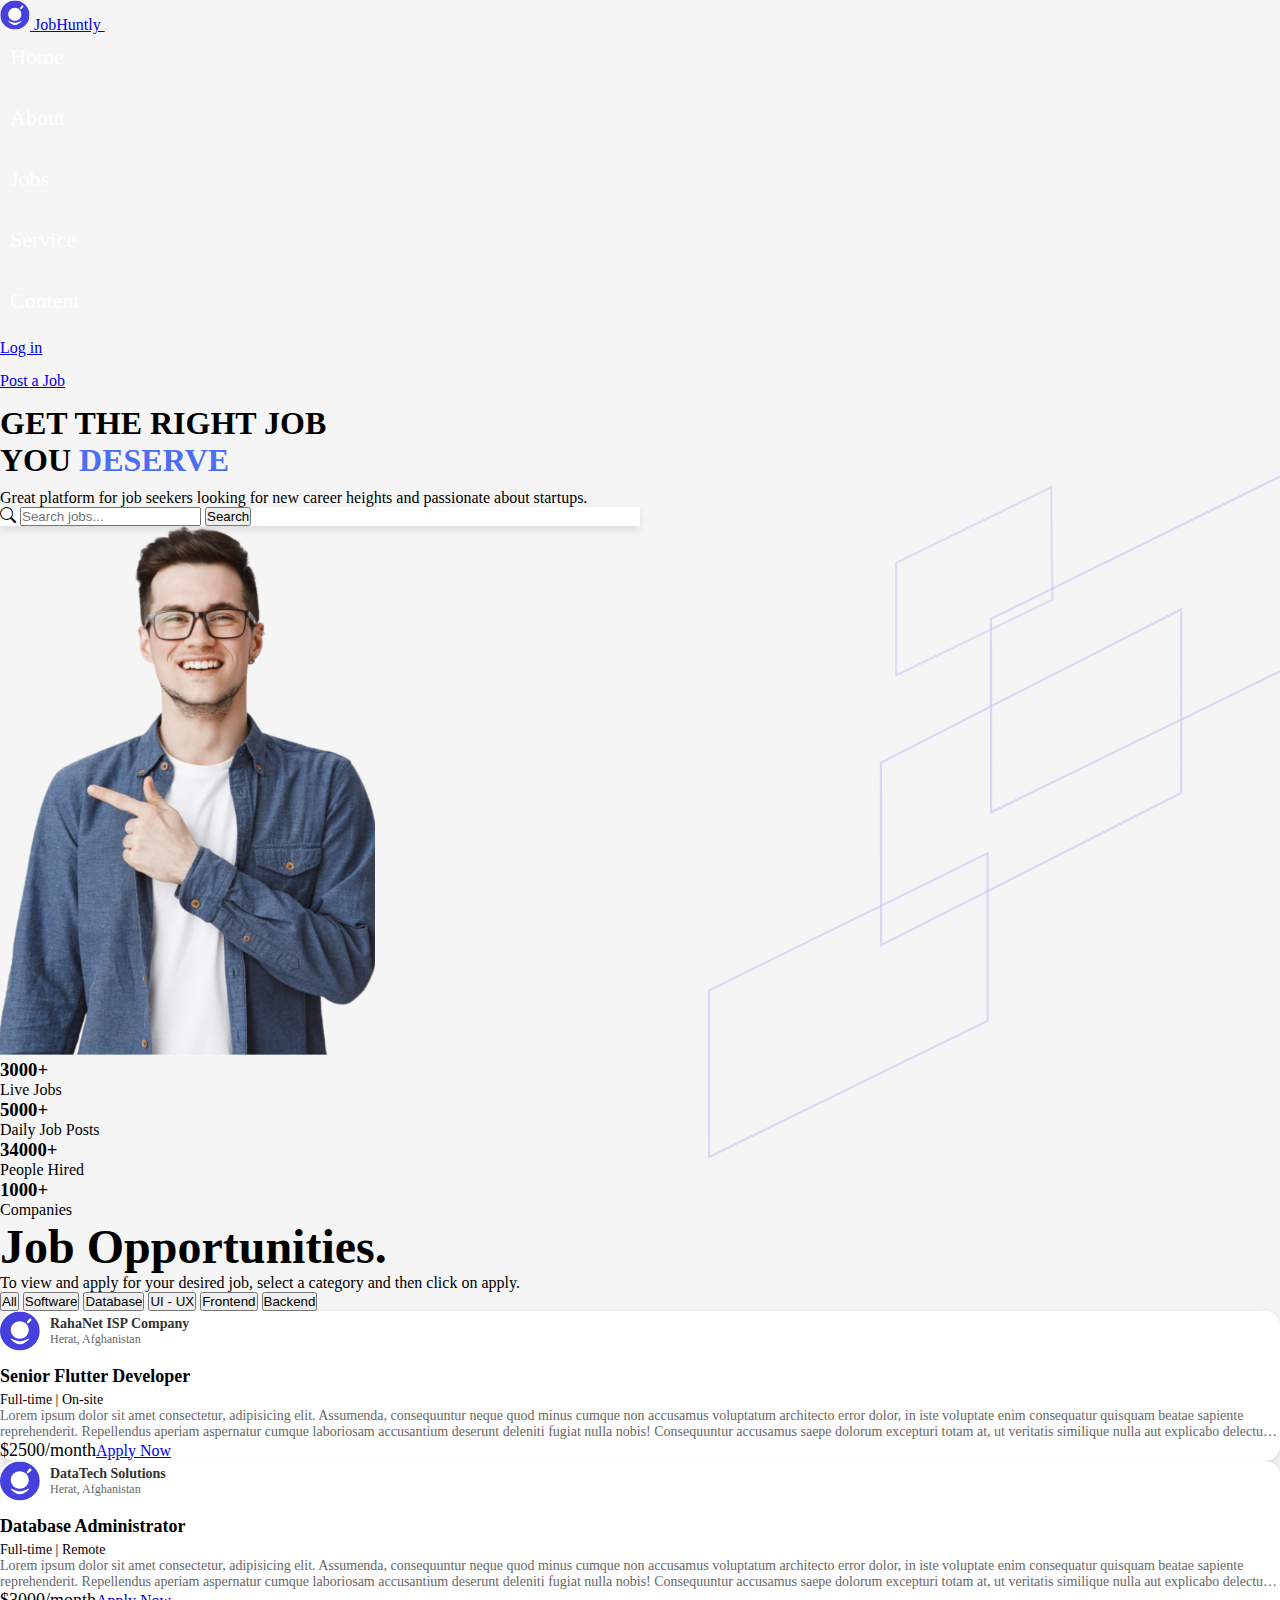
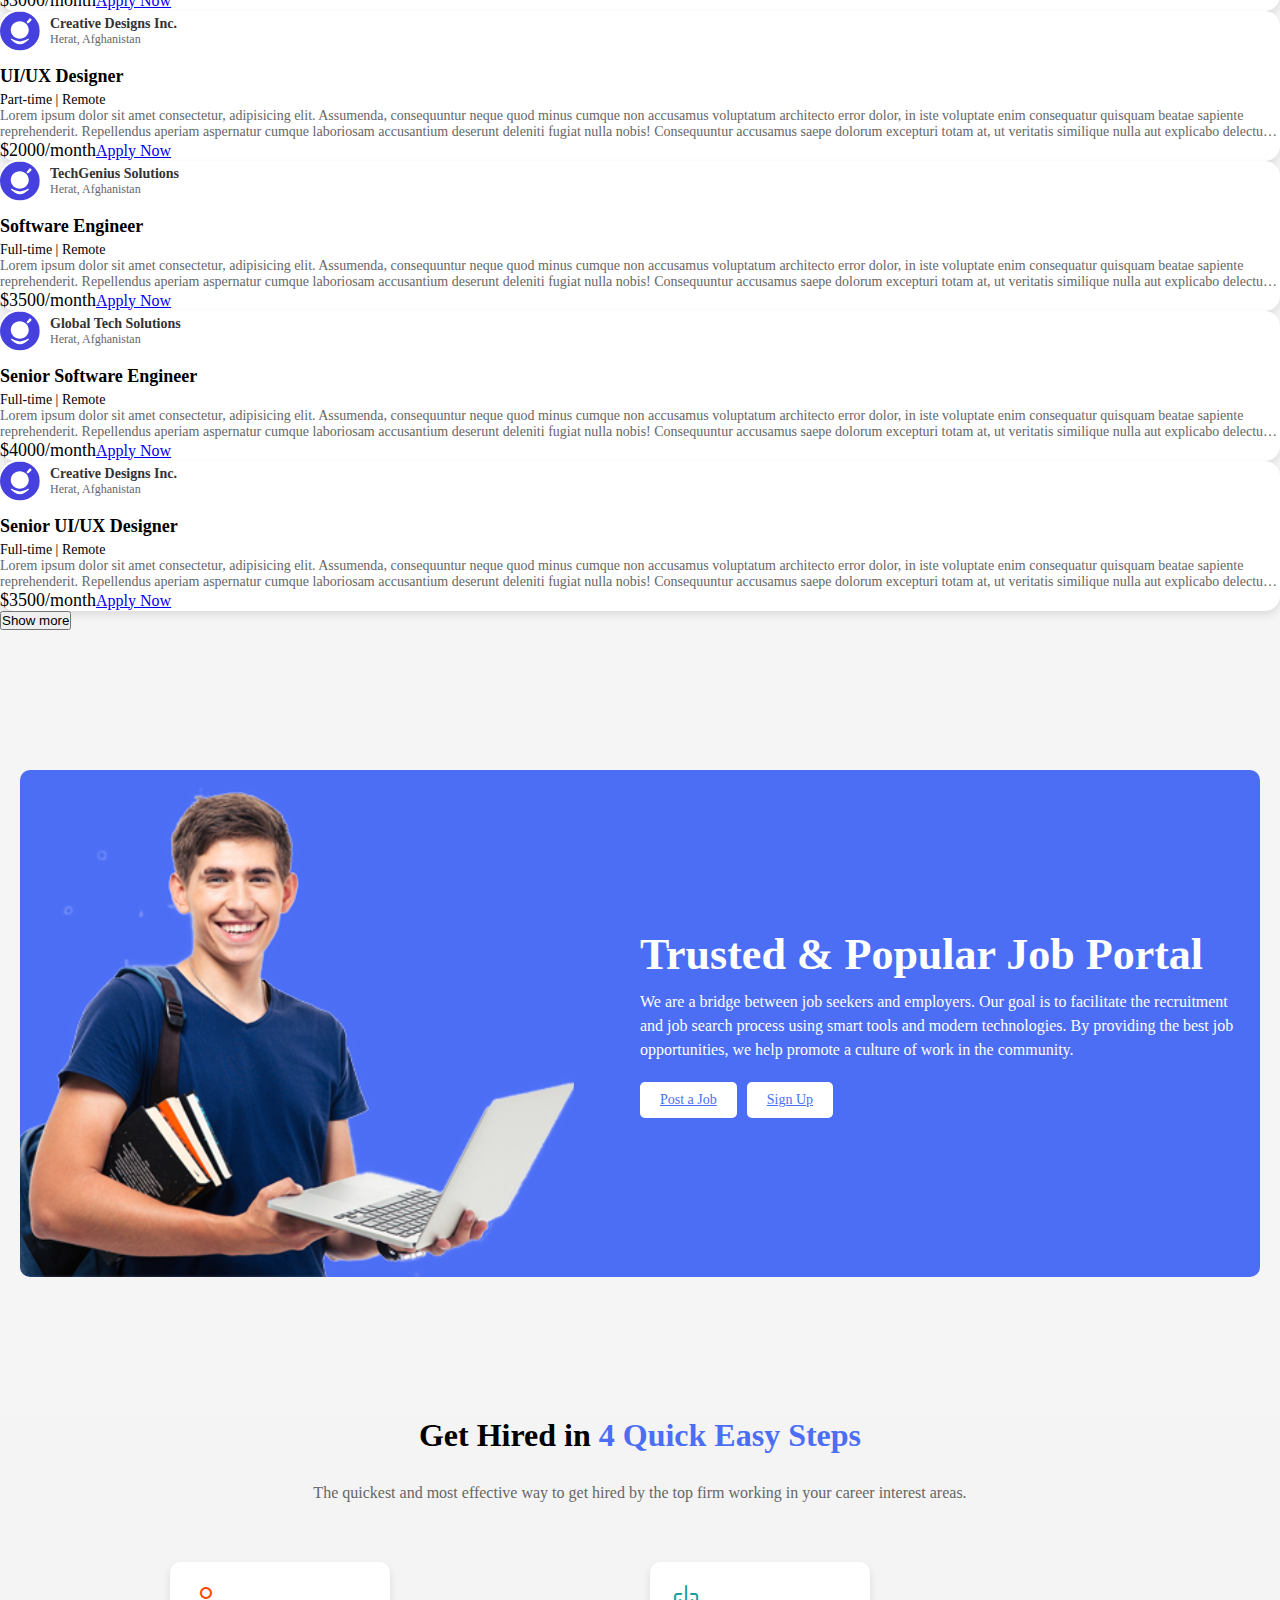
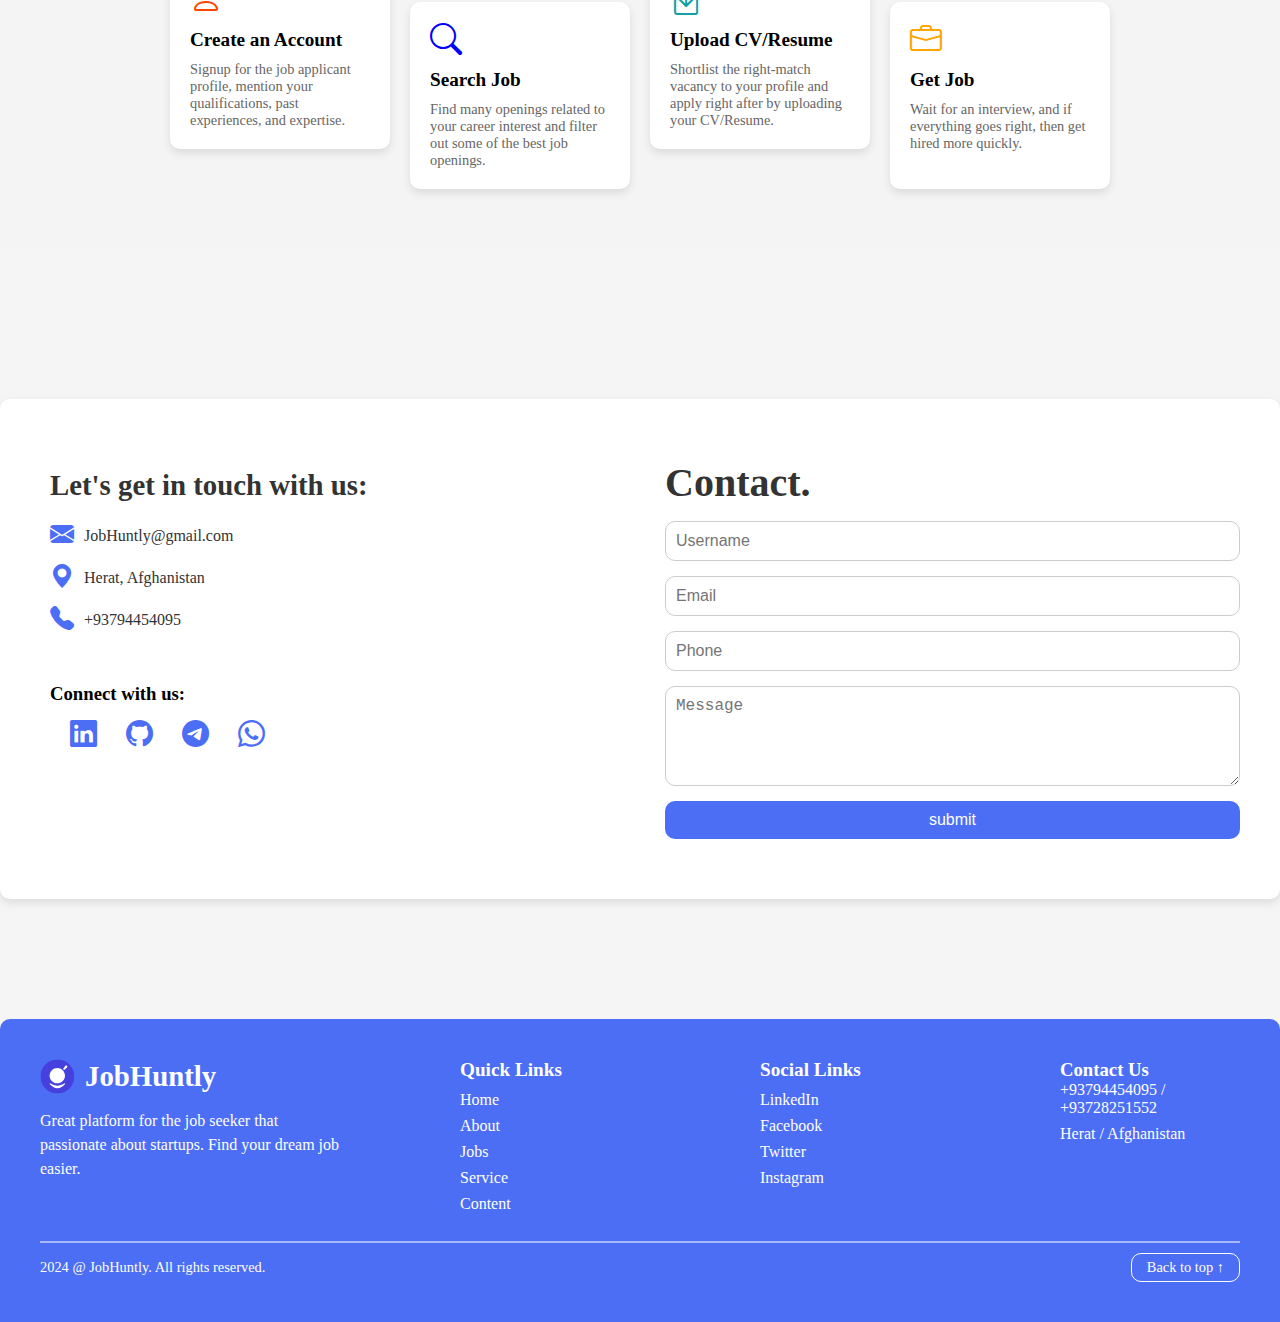
==== index.html @ cff82b1c "update all" ====
<!DOCTYPE html>
<html lang="en">
  <head>
    <title>JobHuntly</title>
    <meta charset="utf-8" />
    <meta
      name="viewport"
      content="width=device-width, initial-scale=1, shrink-to-fit=no"
    />
    <link rel="stylesheet" href="/public/css/index.css" />
    <link rel="icon" type="image/svg+xml" href="/public/images/logo.svg" />
    <!-- Font  -->
    <link rel="preconnect" href="https://fonts.googleapis.com" />
    <link rel="preconnect" href="https://fonts.gstatic.com" crossorigin />
    <link
      href="https://fonts.googleapis.com/css2?family=Montserrat:ital,wght@0,100..900;1,100..900&family=Noto+Sans:ital,wght@0,100..900;1,100..900&family=Roboto:ital,wght@0,100;0,300;0,400;0,500;0,700;0,900;1,100;1,300;1,400;1,500;1,700;1,900&display=swap"
      rel="stylesheet"
    />

    <!-- Bootstrap CSS v5.2.1 -->
    <link
      rel="stylesheet"
      href="https://cdn.jsdelivr.net/npm/bootstrap-icons@1.7.2/font/bootstrap-icons.css"/>
    <link
      href="https://cdn.jsdelivr.net/npm/bootstrap@5.3.2/dist/css/bootstrap.min.css"
      rel="stylesheet"
      integrity="sha384-T3c6CoIi6uLrA9TneNEoa7RxnatzjcDSCmG1MXxSR1GAsXEV/Dwwykc2MPK8M2HN"
      crossorigin="anonymous"/>
  </head>
  <body style="background-color: whitesmoke">
<!-- Navbar Section -->
<div class="container mt-2">
      <nav class="navbar navbar-expand-lg bg-primary rounded-3 px-3 py-2 fixed">
        <div class="container-fluid">
          <a
            class="navbar-brand text-white fw-bold d-flex align-items-center"
            href="#"
          >
            <img
              src="/public/images/logo.svg"
              alt="JobHuntly Logo"
              width="30"
              height="30"
              class="me-2"
            />
            JobHuntly
          </a>
          <button
            class="navbar-toggler"
            type="button"
            data-bs-toggle="collapse"
            data-bs-target="#navbarNav"
            aria-controls="navbarNav"
            aria-expanded="false"
            aria-label="Toggle navigation"
          >
            <span class="navbar-toggler-icon"></span>
          </button>
          <div class="collapse navbar-collapse" id="navbarNav">
            <ul class="navbar-nav mx-auto ">
              <li class="nav-item">
                <a class="font-size " href="#">Home</a>
              </li>
              <li class="nav-item">
                <a class="font-size" href="#about">About</a>
              </li>
              <li class="nav-item">
                <a class="font-size" href="#jobs">Jobs</a>
              </li>
              <li class="nav-item">
                <a class="font-size" href="#service">Service</a>
              </li>
              <li class="nav-item">
                <a class="font-size" href="#content">Content</a>
              </li>
            </ul>
            <ul class="navbar-nav">
              <li class="nav-item">
                <a class="btn text-white me-2" href="/public/Log-in.html">Log in</a>
              </li>
              <li class="nav-item">
                <a class="btn btn-light text-primary rounded px-3" href="#"
                  >Post a Job</a
                >
              </li>
            </ul>
          </div>
        </div>
      </nav>
    </div>

<!-- Home Section -->
<section class="intro" id="home">
  <div class="container my-4">
    <div class="row align-items-center">
      <div class="col-lg-8  text-lg-start">
        <h1 class="fw-bold display-1">
          GET THE RIGHT JOB <br />
          YOU <span class="text-primary">DESERVE</span>
        </h1>
        <p class="text-muted mt-5">
          Great platform for job seekers looking for new career heights and passionate about startups.
        </p>
        <!-- Search Box -->
        <div class="input-group mt-5 p-3 searchBox rounded" style="max-width: 640px; width: 100%">
          <span class="input-group-text bg-white border-0"><i class="bi bi-search"></i></span>
          <input type="text" class="form-control border-0" placeholder="Search jobs..." />
          <button class="btn btn-primary rounded btn-lg">Search</button>
        </div>
      </div>
      <!-- Image Section -->
      <div class="col-lg-4 text-center">
        <img src="/public/images/photo.svg" alt="Person Image" class="img-fluid d-none d-sm-block" />
      </div>
    </div>
    <!-- Statistics Section -->
    <div class="row text-center mt-4 py-2 bg-primary rounded">
      <div class="col-6 col-md-3 border-end border-white">
        <div class="text-white p-4">
          <h3>3000+</h3>
          <p>Live Jobs</p>
        </div>
      </div>
      <div class="col-6 col-md-3 border-end border-white">
        <div class="text-white p-4">
          <h3>5000+</h3>
          <p>Daily Job Posts</p>
        </div>
      </div>
      <div class="col-6 col-md-3 border-end border-white">
        <div class="text-white p-4">
          <h3>34000+</h3>
          <p>People Hired</p>
        </div>
      </div>
      <div class="col-6 col-md-3">
        <div class="text-white p-4">
          <h3>1000+</h3>
          <p>Companies</p>
        </div>
      </div>
    </div>
  </div>
</section>

<!-- Job Section -->
<div class="container my-5" id="jobs">
  <!-- Title and Subtitle -->
  <div class="text-center mb-5">
    <h2 style="font-size: 3em;" class="mb-4">Job <span class="text-primary">Opportunities.</span></h2>
    <p class="mb-4">To view and apply for your desired job, select a category and then click on apply.</p>
  </div>
  <!-- Buttons -->
  <div class="row mb-5 mt-5">
    <div class="col-12 d-flex flex-wrap justify-content-center gap-2">
      <button class="btn btn-primary col-3 col-md-1" onclick="filterJobs('all')">All</button>
      <button class="btn btn-primary col-3 col-md-1" onclick="filterJobs('software')">Software</button>
      <button class="btn btn-primary col-3 col-md-1" onclick="filterJobs('database')">Database</button>
      <button class="btn btn-primary col-3 col-md-1" onclick="filterJobs('ui-ux')">UI - UX</button>
      <button class="btn btn-primary col-3 col-md-1" onclick="filterJobs('frontend')">Frontend</button>
      <button class="btn btn-primary col-3 col-md-1" onclick="filterJobs('backend')">Backend</button>
    </div>
  </div>
  <!-- List Jobs -->
  <div class="row row-cols-1 row-cols-md-2 row-cols-lg-3 g-4" id="job-list">
    <!-- Dynamic job cards will be added here -->
  </div>
  <!-- Show More Button -->
  <div class="text-center mt-4">
    <button id="show-more-btn" class="btn btn-primary mt-5" onclick="showMoreJobs()">Show more</button>
  </div>
</div>

<!-- About Section -->
<div class="container2" id="about">
  <div class="job-portal-section">
    <div class="image">
      <img src="/public/images/photo2.svg" alt="Person with Laptop">
    </div>
    <div class="content">
      <h2>Trusted & Popular Job Portal</h2>
      <p>We are a bridge between job seekers and employers. Our goal is to facilitate the recruitment and job search process using smart tools and modern technologies. By providing the best job opportunities, we help promote a culture of work in the community.</p>
      <div class="buttons">
        <a class="button3" href="#">Post a Job</a>
        <a class="button3" href="/public/Log-in.html">Sign Up</a>
      </div>
    </div>
  </div>
</div>

<!-- Services Section -->
<div class="container3" id="service">
  <h1>Get Hired in <span>4 Quick Easy Steps</span></h1>
  <p class="description">The quickest and most effective way to get hired by the top firm working in your career interest areas.</p>

  <div class="steps">
    <div class="step">
      <div class="step-icon icon1"><i class="bi bi-person"></i></div>
      <h3>Create an Account</h3>
      <p>Signup for the job applicant profile, mention your qualifications, past experiences, and expertise.</p>
    </div>
    <div class="step">
      <div class="step-icon icon2"><i class="bi bi-search"></i></div>
      <h3>Search Job</h3>
      <p>Find many openings related to your career interest and filter out some of the best job openings.</p>
    </div>
    <div class="step">
      <div class="step-icon icon3"><i class="bi bi-box-arrow-in-down"></i></div>
      <h3>Upload CV/Resume</h3>
      <p>Shortlist the right-match vacancy to your profile and apply right after by uploading your CV/Resume.</p>
    </div>
    <div class="step">
      <div class="step-icon icon4"><i class="bi bi-briefcase"></i></div>
      <h3>Get Job</h3>
      <p>Wait for an interview, and if everything goes right, then get hired more quickly.</p>
    </div>
  </div>
</div>


<!-- Contact Section -->
<section class="container4" id="content">
  <div class="let-section">
    <div>
      <h2 >Let&apos;s get in touch with us:</h2>
        <ul >
          <li >
            <span><i class="bi bi-envelope-fill"></i></span> 
            <span >JobHuntly@gmail.com</span>
          </li>
          <li >
            <span><i class="bi bi-geo-alt-fill"></i></span> 
            <span>Herat, Afghanistan</span>
          </li>
          <li >
            <span><i class="bi bi-telephone-fill"></i></span> 
            <span>+93794454095</span>
          </li>
        </ul>
    </div>
    <div class="main-social">
      <h3 >Connect with us:</h3>
      <div class="social">
        <a href="https://www.linkedin.com/in/hasibullah-wahabzadah-45884b26b/"  target="_blank" >
          <span><i class="bi bi-linkedin"></i></span>
        </a>
        <a href="https://github.com/Hasibullah-Wahabzadah"  target="_blank" >
          <span><i class="bi bi-github"></i></span>
        </a>
        <a href="https://t.me/HWE0040"  target="_blank" >
          <span><i class="bi bi-telegram"></i></span>
        </a>
        <a href="https://api.whatsapp.com/send?phone=93794454095"  target="_blank" >
          <span><i class="bi bi-whatsapp"></i></span>
        </a>
      </div>
    </div>
  </div>
  
  <div class="conactForm">
    <h2>Contact.</h2>
    <form action="">
      <input type="text" placeholder="Username">
      <input type="email" placeholder="Email">
      <input type="text" placeholder="Phone">
      <textarea name="" id="" placeholder="Message"></textarea>
      <button >submit</button>
    </form>
  </div>
</section>

<!-- Footer Section -->
<footer class="footer">
  <div class="footer-section">
  <div class="footer-content">
    <!-- Logo and description -->
    <div class="footer-logo">
      <h2>
        <img class="logo-icon" src="/public/images/logo.svg"> JobHuntly
      </h2>
      <p>
        Great platform for the job seeker that passionate about startups. Find your dream job easier.
      </p>
    </div>

    <!-- Quick Links -->
    <div class="footer-links">
      <h3>Quick Links</h3>
      <ul>
        <li><a href="#">Home</a></li>
        <li><a href="#about">About</a></li>
        <li><a href="#jobs">Jobs</a></li>
        <li><a href="#service">Service</a></li>
        <li><a href="#content">Content</a></li>
      </ul>
    </div>

    <!-- Social Links -->
    <div class="footer-links">
      <h3>Social Links</h3>
      <ul>
        <li><a href="#">LinkedIn</a></li>
        <li><a href="#">Facebook</a></li>
        <li><a href="#">Twitter</a></li>
        <li><a href="#">Instagram</a></li>
      </ul>
    </div>

    <!-- Contact Us -->
    <div class="footer-contact">
      <h3>Contact Us</h3>
      <p>+93794454095 / +93728251552</p>
      <p>Herat / Afghanistan</p>
    </div>
  </div>  
  </div>
  

  <hr class="footer-divider">

  <!-- Bottom Footer -->
  <div class="footer-bottom">
    <p>2024 @ JobHuntly. All rights reserved.</p>
    <a class="back-to-top" href="#Home">Back to top ↑</a>
  </div>
</footer>


<script src="/public/js/script.js"></script>
    <!-- Bootstrap JavaScript Libraries -->
    <script
      src="https://cdn.jsdelivr.net/npm/@popperjs/core@2.11.8/dist/umd/popper.min.js"
      integrity="sha384-I7E8VVD/ismYTF4hNIPjVp/Zjvgyol6VFvRkX/vR+Vc4jQkC+hVqc2pM8ODewa9r"
      crossorigin="anonymous"></script>
    <script
      src="https://cdn.jsdelivr.net/npm/bootstrap@5.3.2/dist/js/bootstrap.min.js"
      integrity="sha384-BBtl+eGJRgqQAUMxJ7pMwbEyER4l1g+O15P+16Ep7Q9Q+zqX6gSbd85u4mG4QzX+"
      crossorigin="anonymous"></script>
  </body>
</html>
---- public/css/index.css ----
*{
  margin: 0;
  padding: 0;
  box-sizing: border-box;
}
/* --------------------font--------------------  */
.roboto-medium {
    font-family: "Roboto", serif;
    font-weight: 500;
    font-style: normal;
  }
/* --------------------navbar-------------------- */
.font-size {
  font-size: 22px;
  padding: 10px;
  font-weight: 500;
  color: white;
  text-decoration: none;
}


 /* --------------------Home--------------------  */
 
.searchBox {
  box-shadow: 0 4px 8px rgba(0, 0, 0, 0.1);
  background: #FFFFFF;
}

.intro{
      background: url(../images/Group\ 1126.svg) 640px no-repeat border-box ;
}


/* --------------------About-------------------- */


body {

  background-color: #f7f7f7;
}

.container2 {
  display: flex;
  justify-content: center;
  padding: 20px;
  margin-top: 120px;
}

.job-portal-section {
  display: flex;
  align-items: center;
  background-color: #4c6ef5; /* Blue background */
  color: white;
  border-radius: 10px;
  overflow: hidden;
  width: 100%;
  max-width: 1300px;
}

.image {
  flex: 1;position: relative;
  display: flex;
  padding: 0px;
}

.image img {
  max-width: 100%;
  border-radius: 10px;

  
}

.content {
  flex: 1;
  padding: 20px;
}

.content h2 {
  font-size: 44px;
  margin-bottom: 10px;
}

.content p {
  font-size: 16px;
  margin-bottom: 20px;
  line-height: 1.5;
}

.buttons {
  display: flex;
  gap: 10px;
}

.button3 {
  padding: 10px 20px;
  font-size: 14px;
  color: #4c6ef5;
  background-color: white;
  border: none;
  border-radius: 5px;
  cursor: pointer;
  transition: background-color 0.3s;
}

.button3:hover {
  background-color: #e5e7eb;
}

@media (max-width: 768px) {
  .job-portal-section {
    flex-direction: column;
    text-align: center;
  }
  
  .buttons {
    justify-content: center;
  }
}



/* --------------------Button-------------------- */
/* .button2 {
  display: inline-block;
  transition: all 0.2s ease-in;
  position: relative;
  overflow: hidden;
  z-index: 1;
  color: #090909;
  padding: 0.7em 1.7em;
  cursor: pointer;
  font-size: 18px;
  border-radius: 0.5em;
  background: #e8e8e8;
  border: 1px solid #e8e8e8;
 
}

.button2:before {
  content: "";
  position: absolute;
  left: 50%;
  transform: translateX(-50%) scaleY(1) scaleX(1.25);
  top: 100%;
  width: 140%;
  height: 180%;
  background-color: rgba(0, 0, 0, 0.05);
  border-radius: 50%;
  display: block;
  transition: all 0.5s 0.1s cubic-bezier(0.55, 0, 0.1, 1);
  z-index: -1;
}

.button2:after {
  content: "";
  position: absolute;
  left: 55%;
  transform: translateX(-50%) scaleY(1) scaleX(1.45);
  top: 180%;
  width: 160%;
  height: 190%;
  background-color: #009087;
  border-radius: 50%;
  display: block;
  transition: all 0.5s 0.1s cubic-bezier(0.55, 0, 0.1, 1);
  z-index: -1;
}

.button2:hover {
  color: #ffffff;
  border: 1px solid #009087;
}

.button2:hover:before {
  top: -35%;
  background-color: #009087;
  transform: translateX(-50%) scaleY(1.3) scaleX(0.8);
}

.button2:hover:after {
  top: -45%;
  background-color: #009087;
  transform: translateX(-50%) scaleY(1.3) scaleX(0.8);
} */




/* --------------------services-------------------- */

.container3 {
 
  display: flex;
  align-items: center;
  justify-content: center;
  flex-direction: column;
  background-color: #f4f4f4;
  text-align: center;
  margin-top: 120px;
  
}

h1 {
  font-size: 2rem;
  margin-bottom: 10px;
}

h1 span {
  color: #4c6ef5;
}

p.description {
  color: #666;
  margin-bottom: 30px;
  margin-top: 20px;
}

.steps {
  display: flex;
  flex-wrap: wrap;
  gap: 20px;
  justify-content: center;
  position: relative;
  margin-top: 50px;
}

.step {
  background-color: #fff;
  box-shadow: 0 4px 8px rgba(0, 0, 0, 0.1);
  border-radius: 10px;
  padding: 20px;
  width: 220px; 
  margin-bottom: 80px;
  text-align: left;
  position: relative;
}


.step:nth-child(odd) {
  transform: translateY(-20px);
}

.step:nth-child(even) {
  transform: translateY(20px); 
}

.step-icon {
  font-size: 2rem;
  margin-bottom: 10px;
  
}
.icon1{
color: orangered;
}
.icon2{
color: blue;
}
.icon3{
color: #15A0A3;
}
.icon4{
color: orange;
}


.step h3 {
  font-size: 1.2rem;
  margin-bottom: 10px;
}

.step p {
  font-size: 0.9rem;
  color: #666;
}


@media (max-width: 768px) {
  h1 {
    font-size: 1.5rem;
  }

  .steps {
    flex-direction: column; 
    align-items: center;
  }

  .step {
    
    transform: translateY(0);   
    width: 100%; 
    max-width: 300px;
  }
}


/* --------------------contact-------------------- */
.let-section{
  margin-left: 30px;
  margin-top: 30px;
}

.container4 {
  max-width: 1300px; 
  margin: 0 auto; 
  padding: 40px 20px; 
  margin-top: 150px;
  display: flex;
  flex-wrap: wrap;
  justify-content: space-between;
  align-items: flex-start;
  gap: 20px;
  background-color: #ffffff;
  border-radius: 10px;
  box-shadow: 0 4px 8px rgba(0, 0, 0, 0.1);
}

.container4 > div {
  flex: 1;
  min-width: 300px;
}

.container4 h2 {
  font-size: 1.8rem;
  margin-bottom: 20px;
  color: #333;
}

ul {
  list-style: none;
  padding: 0;
}

ul li {
  display: flex;
  align-items: center;
  margin-bottom: 15px;
  font-size: 1rem;
  color: #4c6ef5;
}
.main-social {
  margin-top: 50px;
}
.social a {
 display: inline-block;
 font-size: 27px;
 padding: 15px 5px 10px 20px;
 color: #4c6ef5;
}

ul li span:first-child {

  font-size: 1.5rem;
  margin-right: 10px;
}

ul li span:last-child {
  font-size: 1rem;
  color: #333;
}

.conactForm {
  background-color: #fff;
  padding: 20px;
  border-radius: 10px;
  /* box-shadow: 0 4px 8px rgba(0, 0, 0, 0.1); */
}

.conactForm h2 {
  font-size: 2.5rem;
  margin-bottom: 15px;
  color: #333;
}

.conactForm form {
  display: flex;
  flex-direction: column;
  gap: 15px;
}

.conactForm input ,textarea {
  width: 100%;
  padding: 10px;
  font-size: 1rem;
  border: 1px solid #ccc;
  border-radius: 10px;
  outline: none;
  transition: border-color 0.3s ease;
}

.conactForm input:focus, textarea:focus {
  border-color: #4c6ef5;
}

.conactForm textarea {
  min-height: 100px;
  resize: vertical;
}

.conactForm button {
  padding: 10px 15px;
  font-size: 1rem;
  background-color: #4c6ef5;
  color: #fff;
  border: none;
  border-radius: 10px;
  cursor: pointer;
  transition: background-color 0.3s ease;
}

.conactForm button:hover {
  background-color: #4c6ef5;
}


/* --------------------Footer-------------------- */

.footer {
  border-radius: 10px 10px 0px 0px;
  margin-top: 120px;
  background-color: #4c6ef5;
  color: #fff;
  padding: 40px 20px;
}

.footer-content {
  display: flex;
  justify-content: space-between;
  align-items: flex-start;
  flex-wrap: wrap;
  gap: 20px; 
  max-width: 1200px; 
  margin: 0 auto; 
}

.footer-logo {
  flex: 2;
  max-width: 300px;
}

.footer-logo h2 {
  font-size: 1.8rem;
  margin-bottom: 15px;
  display: flex;
  align-items: center;
}

.logo-icon {
  display: inline-block;
  width: 35px;
  height: 35px;
  margin-right: 10px;
}

.footer-logo p {
  font-size: 1rem;
  line-height: 1.5;
}

.footer-links {
  flex: 1;
  max-width: 180px;
}

.footer-links h3 {
  font-size: 1.2rem;
  margin-bottom: 10px;
  font-weight: bold;
}

.footer-links ul {
  list-style: none;
  padding: 0;
}

.footer-links li {
  margin-bottom: 8px; 
}

.footer-links a {
  color: #fff;
  text-decoration: none;
  font-size: 1rem;
  transition: opacity 0.3s;
}

.footer-links a:hover {
  opacity: 0.8;
}

.footer-contact {
  flex: 1;
  max-width: 180px;
}

.footer-contact p {
  margin-bottom: 8px; 
  font-size: 1rem;
}

.footer-divider {
  border: 0.5px solid rgba(255, 255, 255, 0.5);
  max-width: 1200px; 
  margin: 10px auto; 
}

.footer-bottom {
  max-width: 1200px; 
  display: flex;
  justify-content: space-between;
  align-items: center; 
  margin: 0 auto; 
  text-align: center;
  font-size: 0.9rem;
}

.footer-bottom > * {
  text-align: center; 
}


.back-to-top {
  background-color: transparent;
  color: #fff;
  border: 1px solid #fff;
  padding: 5px 15px; 
  border-radius: 10px;
  cursor: pointer;
  text-decoration: none;
  font-size: 0.9rem;
  transition: background-color 0.3s, color 0.3s;
}

.back-to-top:hover {
  background-color: #fff;
  color: #4c6ef5;
}

.footer-content > div {
  margin-bottom: 10px; 
}

@media screen and (max-width: 768px) {
  .footer-content {
    flex-direction: column;
    gap: 15px;
  }
}
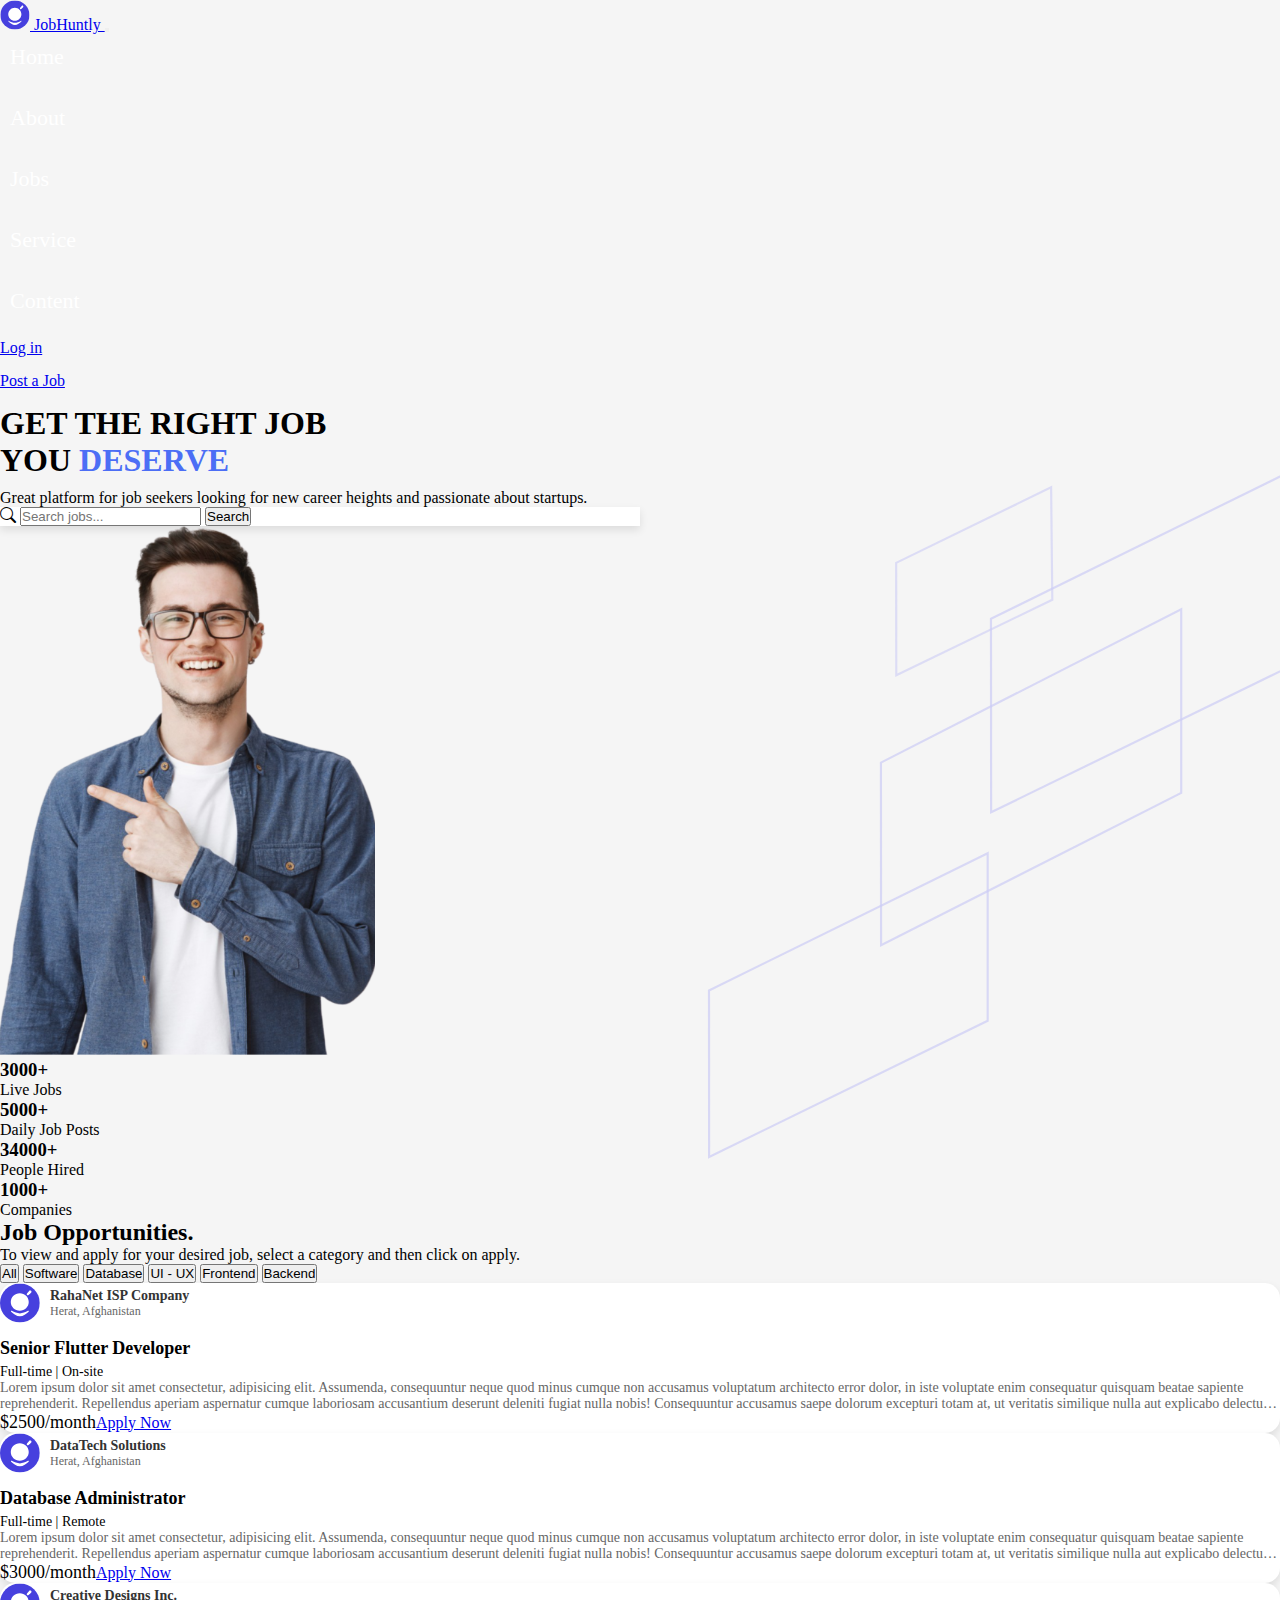
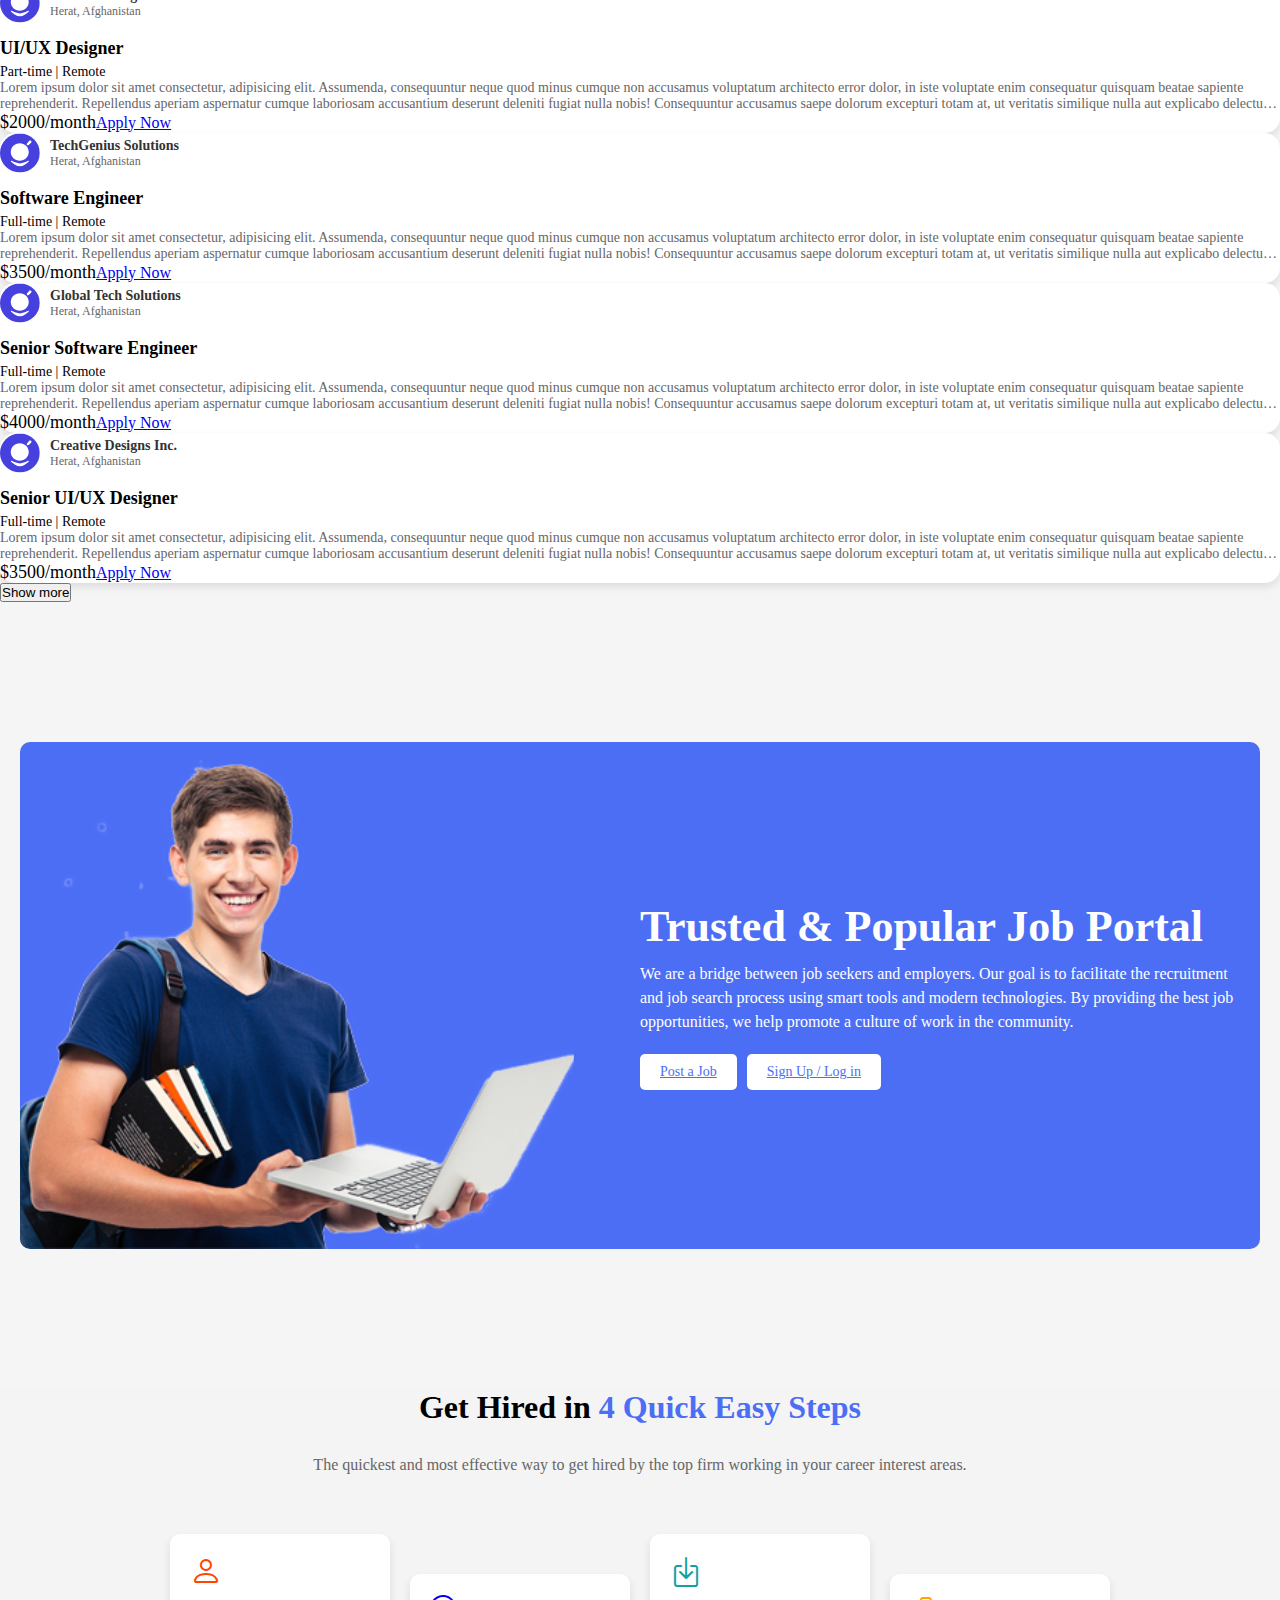
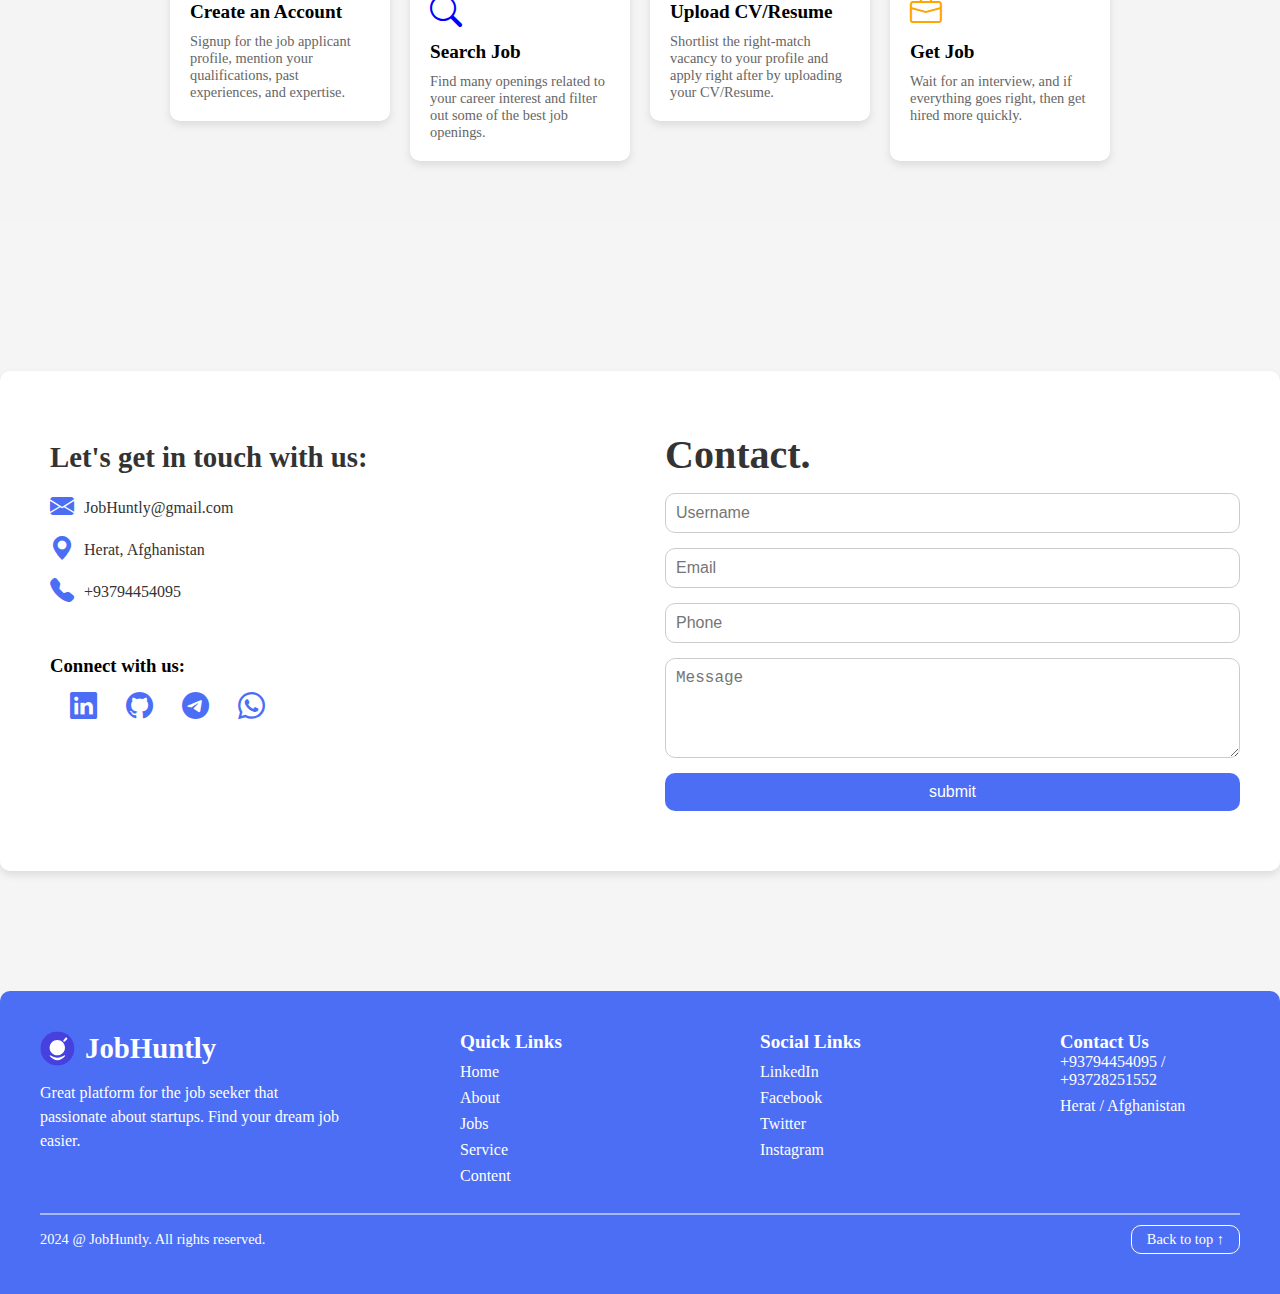
==== commit 4698dd4e: "add font and update all" ====
--- a/index.html
+++ b/index.html
@@ -9,14 +9,9 @@
     />
     <link rel="stylesheet" href="/public/css/index.css" />
     <link rel="icon" type="image/svg+xml" href="/public/images/logo.svg" />
-    <!-- Font  -->
-    <link rel="preconnect" href="https://fonts.googleapis.com" />
-    <link rel="preconnect" href="https://fonts.gstatic.com" crossorigin />
-    <link
-      href="https://fonts.googleapis.com/css2?family=Montserrat:ital,wght@0,100..900;1,100..900&family=Noto+Sans:ital,wght@0,100..900;1,100..900&family=Roboto:ital,wght@0,100;0,300;0,400;0,500;0,700;0,900;1,100;1,300;1,400;1,500;1,700;1,900&display=swap"
-      rel="stylesheet"
-    />
-
+<!-- font -->
+    <link href="https://fonts.googleapis.com/css2?family=Montserrat:wght@100;200;300;400;500;600;700;800;900&display=swap" rel="stylesheet">
+    
     <!-- Bootstrap CSS v5.2.1 -->
     <link
       rel="stylesheet"
@@ -76,7 +71,7 @@
             </ul>
             <ul class="navbar-nav">
               <li class="nav-item">
-                <a class="btn text-white me-2" href="/public/Log-in.html">Log in</a>
+                <a class="btn text-white me-2 border" href="/public/Log-in.html">Log in</a>
               </li>
               <li class="nav-item">
                 <a class="btn btn-light text-primary rounded px-3" href="#"
@@ -147,7 +142,7 @@
 <div class="container my-5" id="jobs">
   <!-- Title and Subtitle -->
   <div class="text-center mb-5">
-    <h2 style="font-size: 3em;" class="mb-4">Job <span class="text-primary">Opportunities.</span></h2>
+    <h2  class="mb-4 font-job">Job <span class="text-primary">Opportunities.</span></h2>
     <p class="mb-4">To view and apply for your desired job, select a category and then click on apply.</p>
   </div>
   <!-- Buttons -->
@@ -182,7 +177,7 @@
       <p>We are a bridge between job seekers and employers. Our goal is to facilitate the recruitment and job search process using smart tools and modern technologies. By providing the best job opportunities, we help promote a culture of work in the community.</p>
       <div class="buttons">
         <a class="button3" href="#">Post a Job</a>
-        <a class="button3" href="/public/Log-in.html">Sign Up</a>
+        <a class="button3" href="/public/Log-in.html">Sign Up / Log in</a>
       </div>
     </div>
   </div>
@@ -190,7 +185,7 @@
 
 <!-- Services Section -->
 <div class="container3" id="service">
-  <h1>Get Hired in <span>4 Quick Easy Steps</span></h1>
+  <h1 class="font-step">Get Hired in <span>4 Quick Easy Steps</span></h1>
   <p class="description">The quickest and most effective way to get hired by the top firm working in your career interest areas.</p>
 
   <div class="steps">
@@ -221,7 +216,7 @@
 <!-- Contact Section -->
 <section class="container4" id="content">
   <div class="let-section">
-    <div>
+    <div class="lest-content">
       <h2 >Let&apos;s get in touch with us:</h2>
         <ul >
           <li >
@@ -321,7 +316,7 @@
   <!-- Bottom Footer -->
   <div class="footer-bottom">
     <p>2024 @ JobHuntly. All rights reserved.</p>
-    <a class="back-to-top" href="#Home">Back to top ↑</a>
+    <a class="back-to-top" href="#">Back to top ↑</a>
   </div>
 </footer>
 
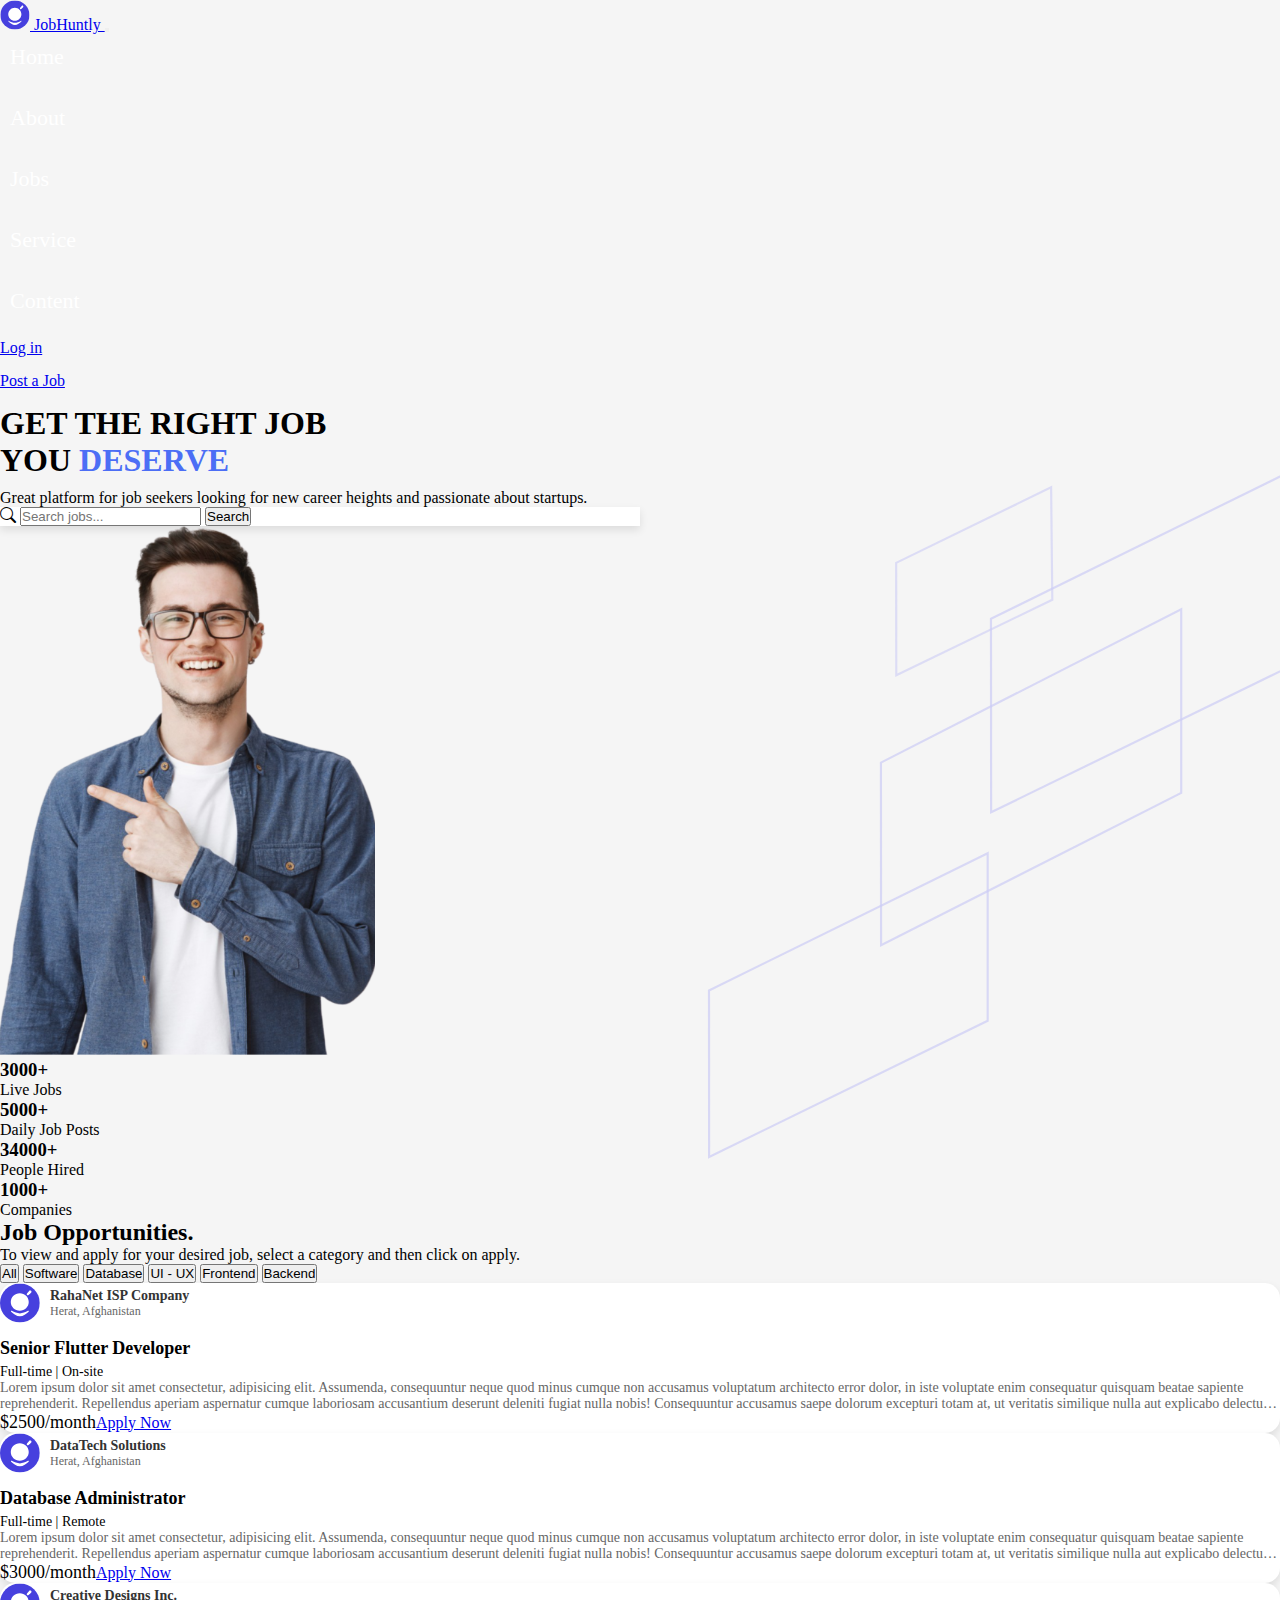
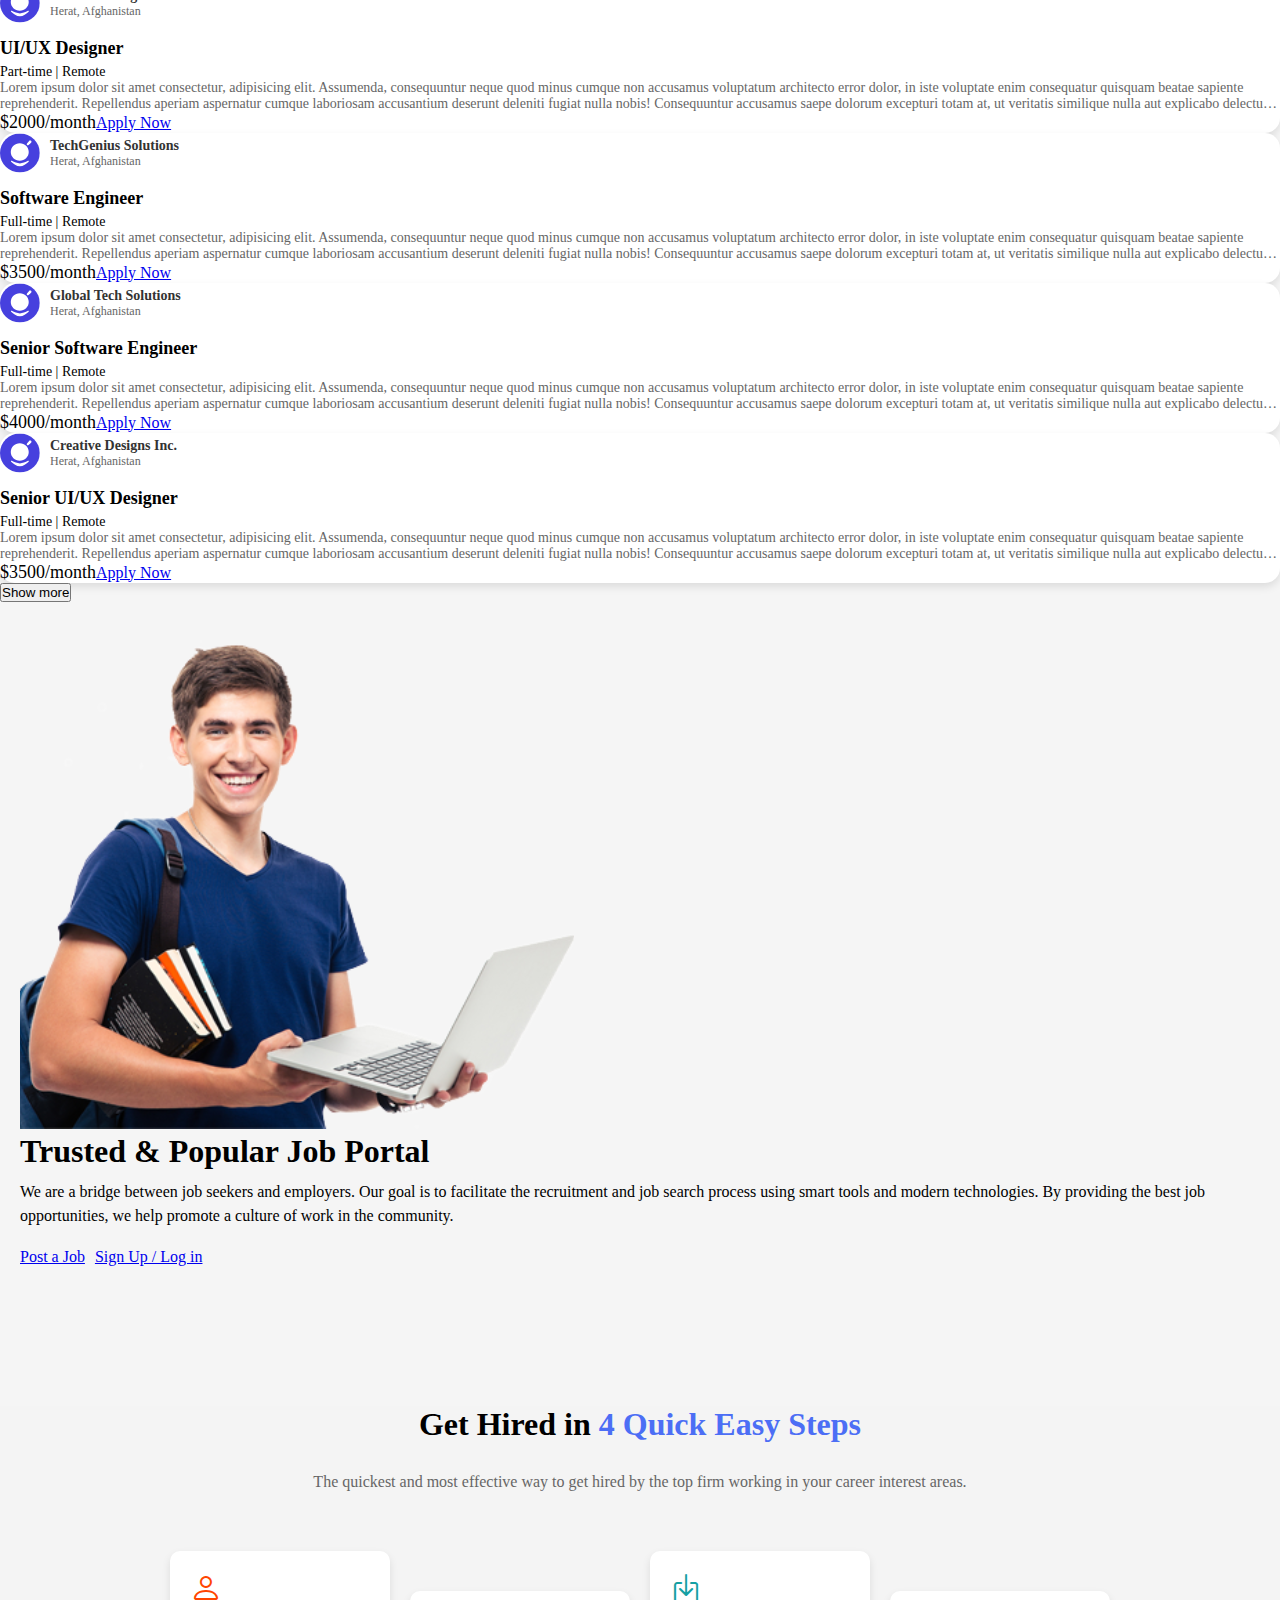
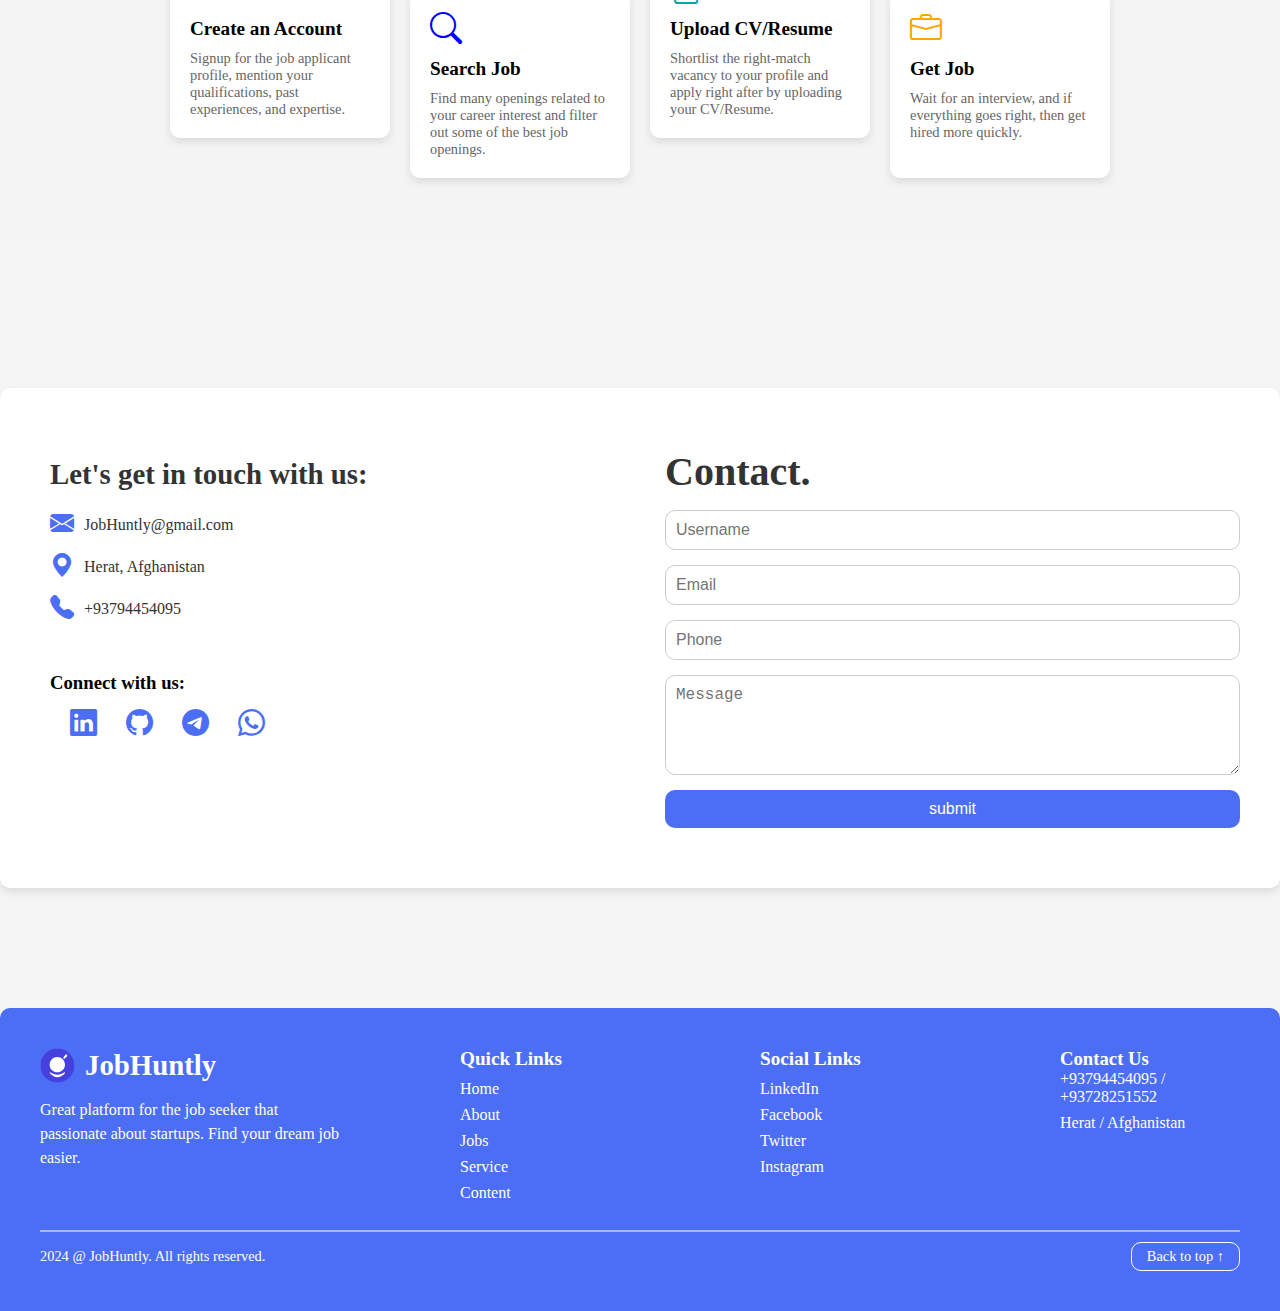
==== commit 097d7ab5: "update section about ..." ====
--- a/index.html
+++ b/index.html
@@ -167,17 +167,22 @@
 </div>
 
 <!-- About Section -->
-<div class="container2" id="about">
-  <div class="job-portal-section">
-    <div class="image">
-      <img src="/public/images/photo2.svg" alt="Person with Laptop">
-    </div>
-    <div class="content">
-      <h2>Trusted & Popular Job Portal</h2>
-      <p>We are a bridge between job seekers and employers. Our goal is to facilitate the recruitment and job search process using smart tools and modern technologies. By providing the best job opportunities, we help promote a culture of work in the community.</p>
+<div class="containers">
+  <div class="content">
+      <div class="image-section">
+        <img src="/public/images/photo2.svg" alt="Person with laptop" />
+      </div>
+    <div class="text-section">
+      <h1>Trusted & Popular Job Portal</h1>
+      <p>
+        We are a bridge between job seekers and employers. Our goal is to
+        facilitate the recruitment and job search process using smart tools
+        and modern technologies. By providing the best job opportunities, we
+        help promote a culture of work in the community.
+      </p>
       <div class="buttons">
-        <a class="button3" href="#">Post a Job</a>
-        <a class="button3" href="/public/Log-in.html">Sign Up / Log in</a>
+        <a class="btns post-job" href="#">Post a Job</a>
+        <a class="btns sign-up" href="/public/Log-in.html">Sign Up / Log in</a>
       </div>
     </div>
   </div>
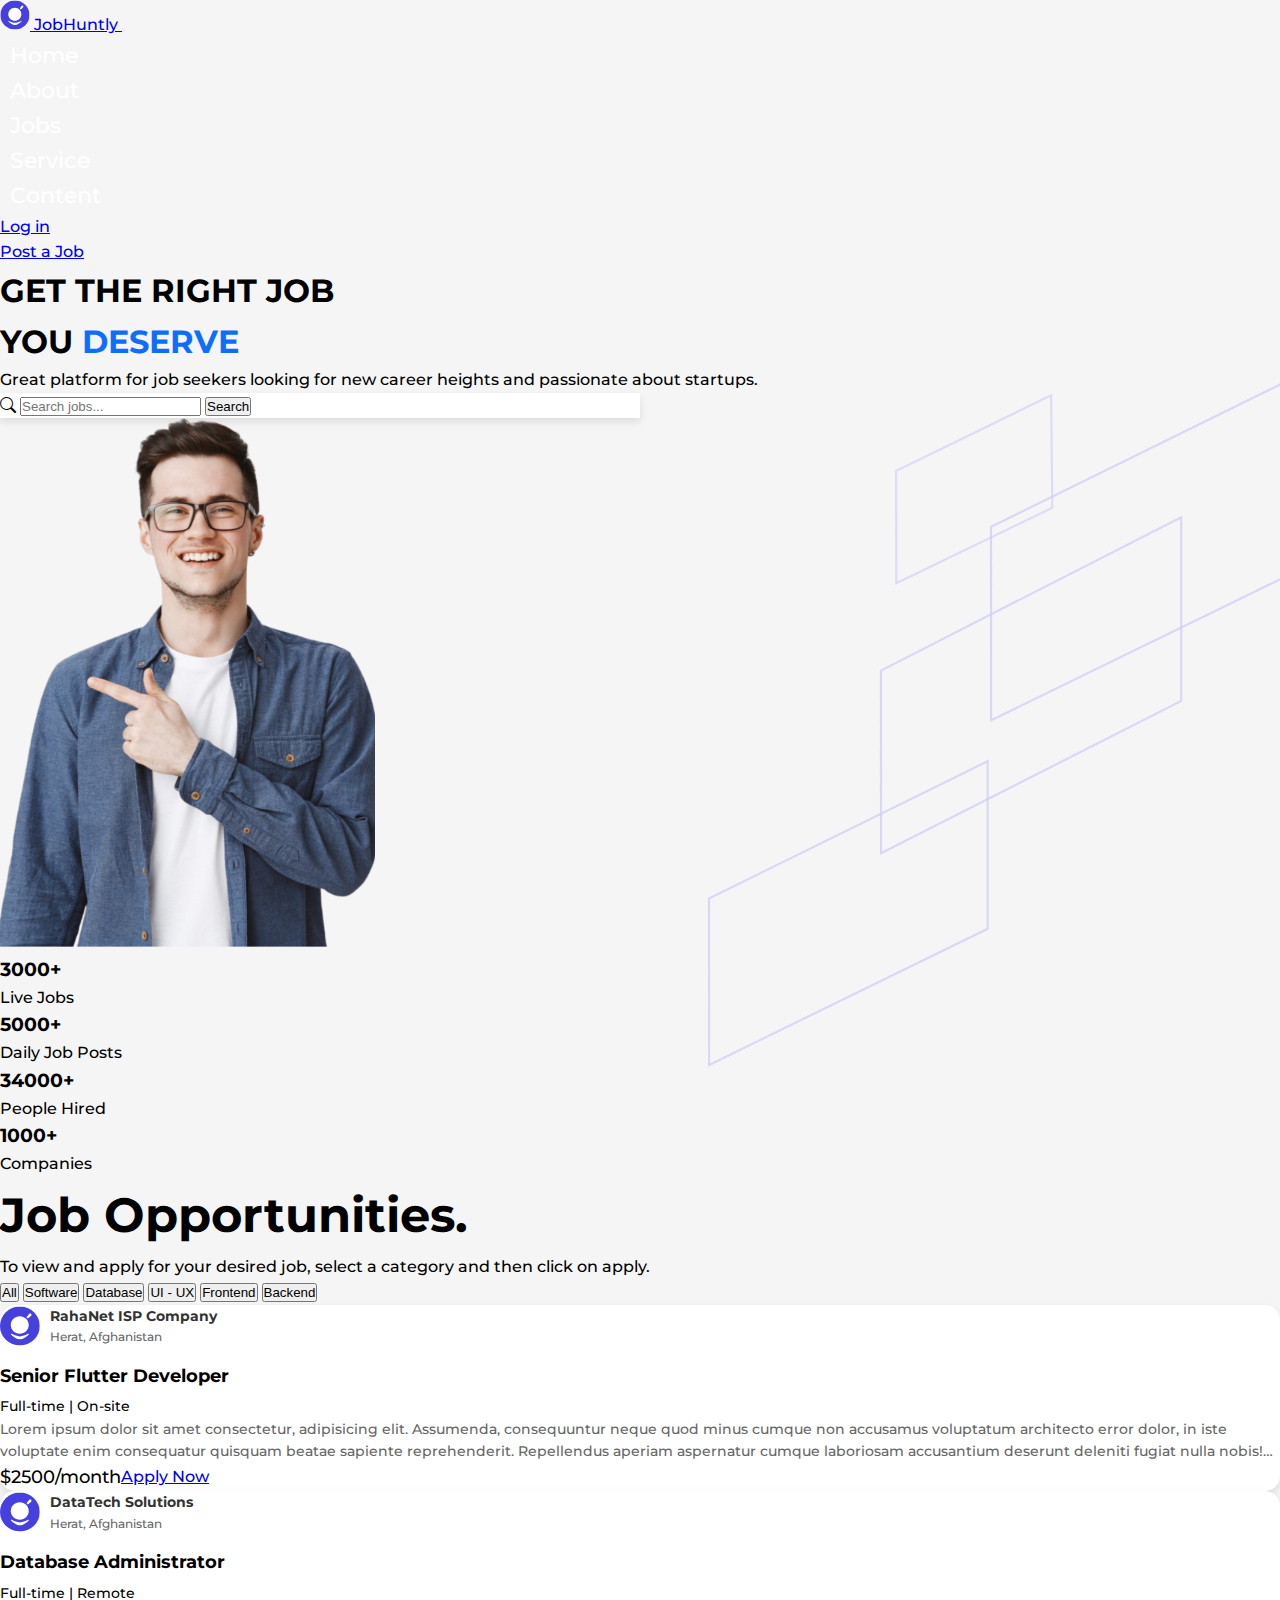
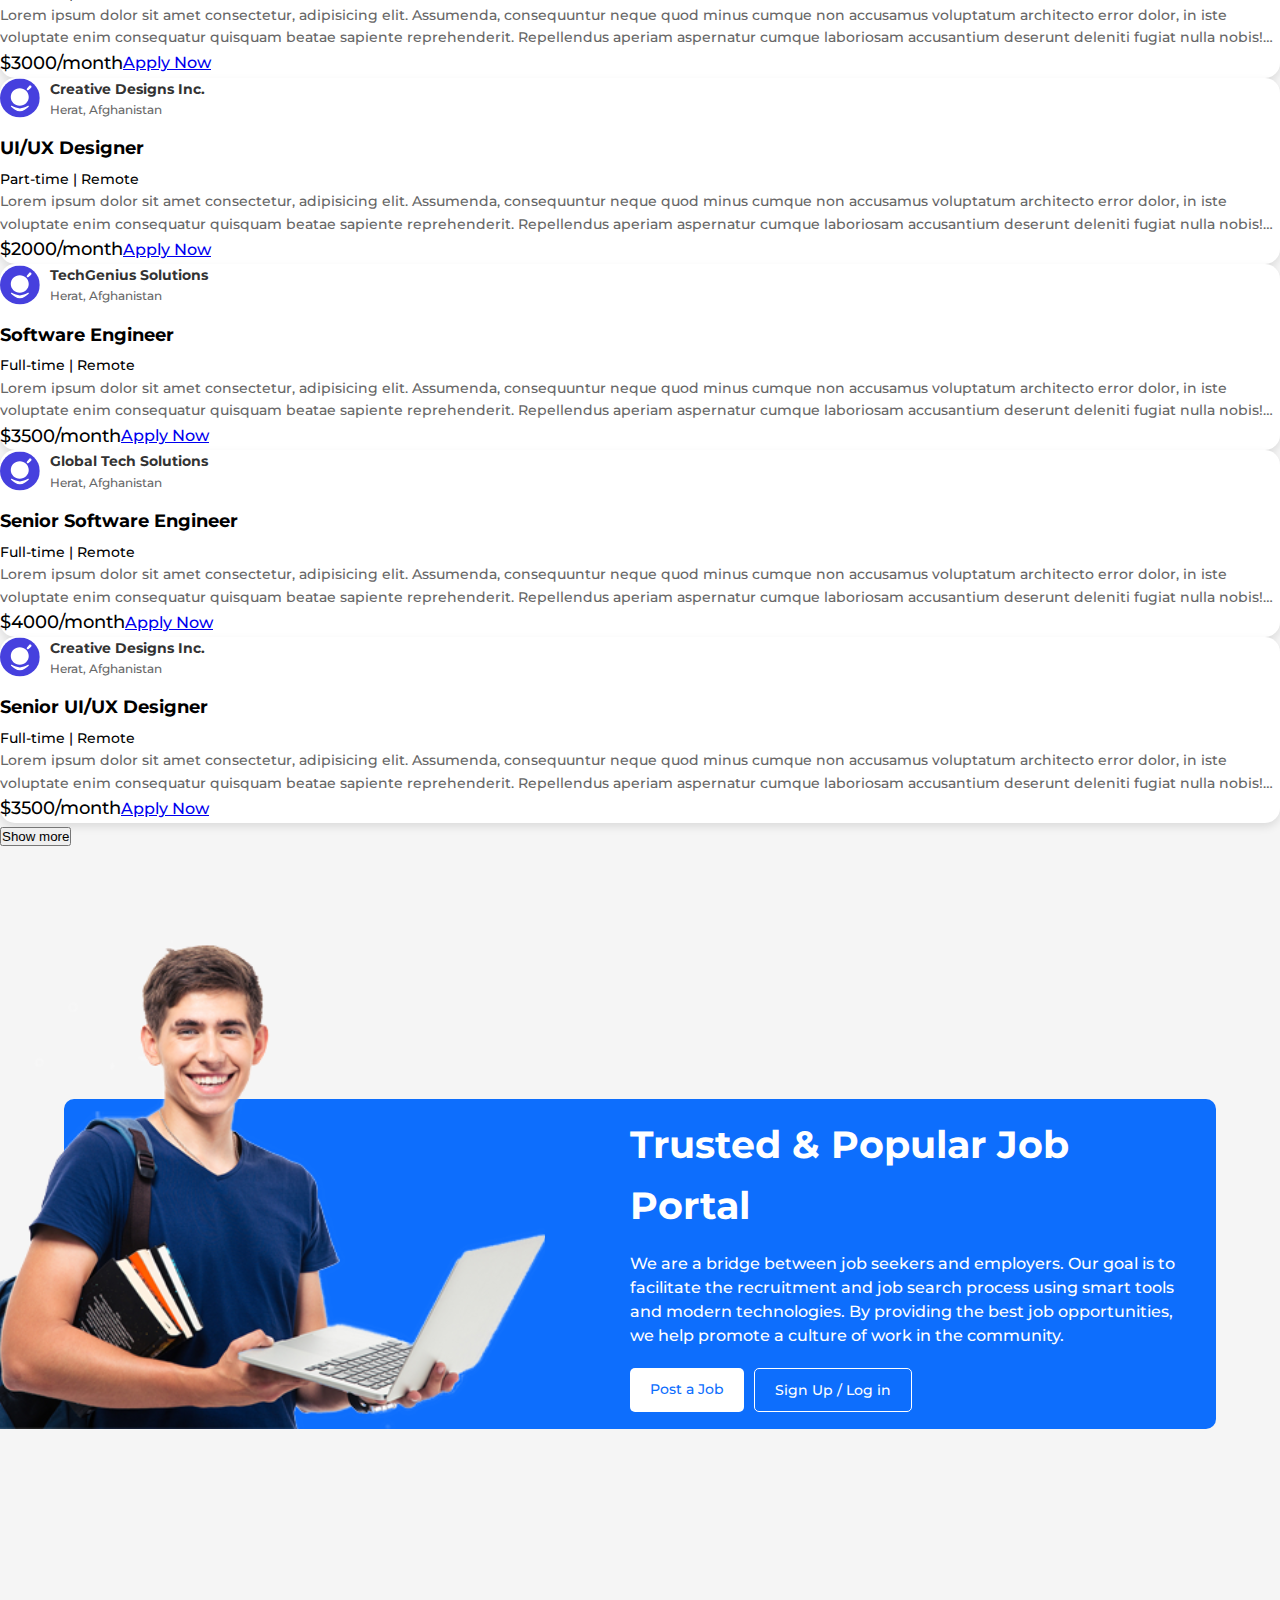
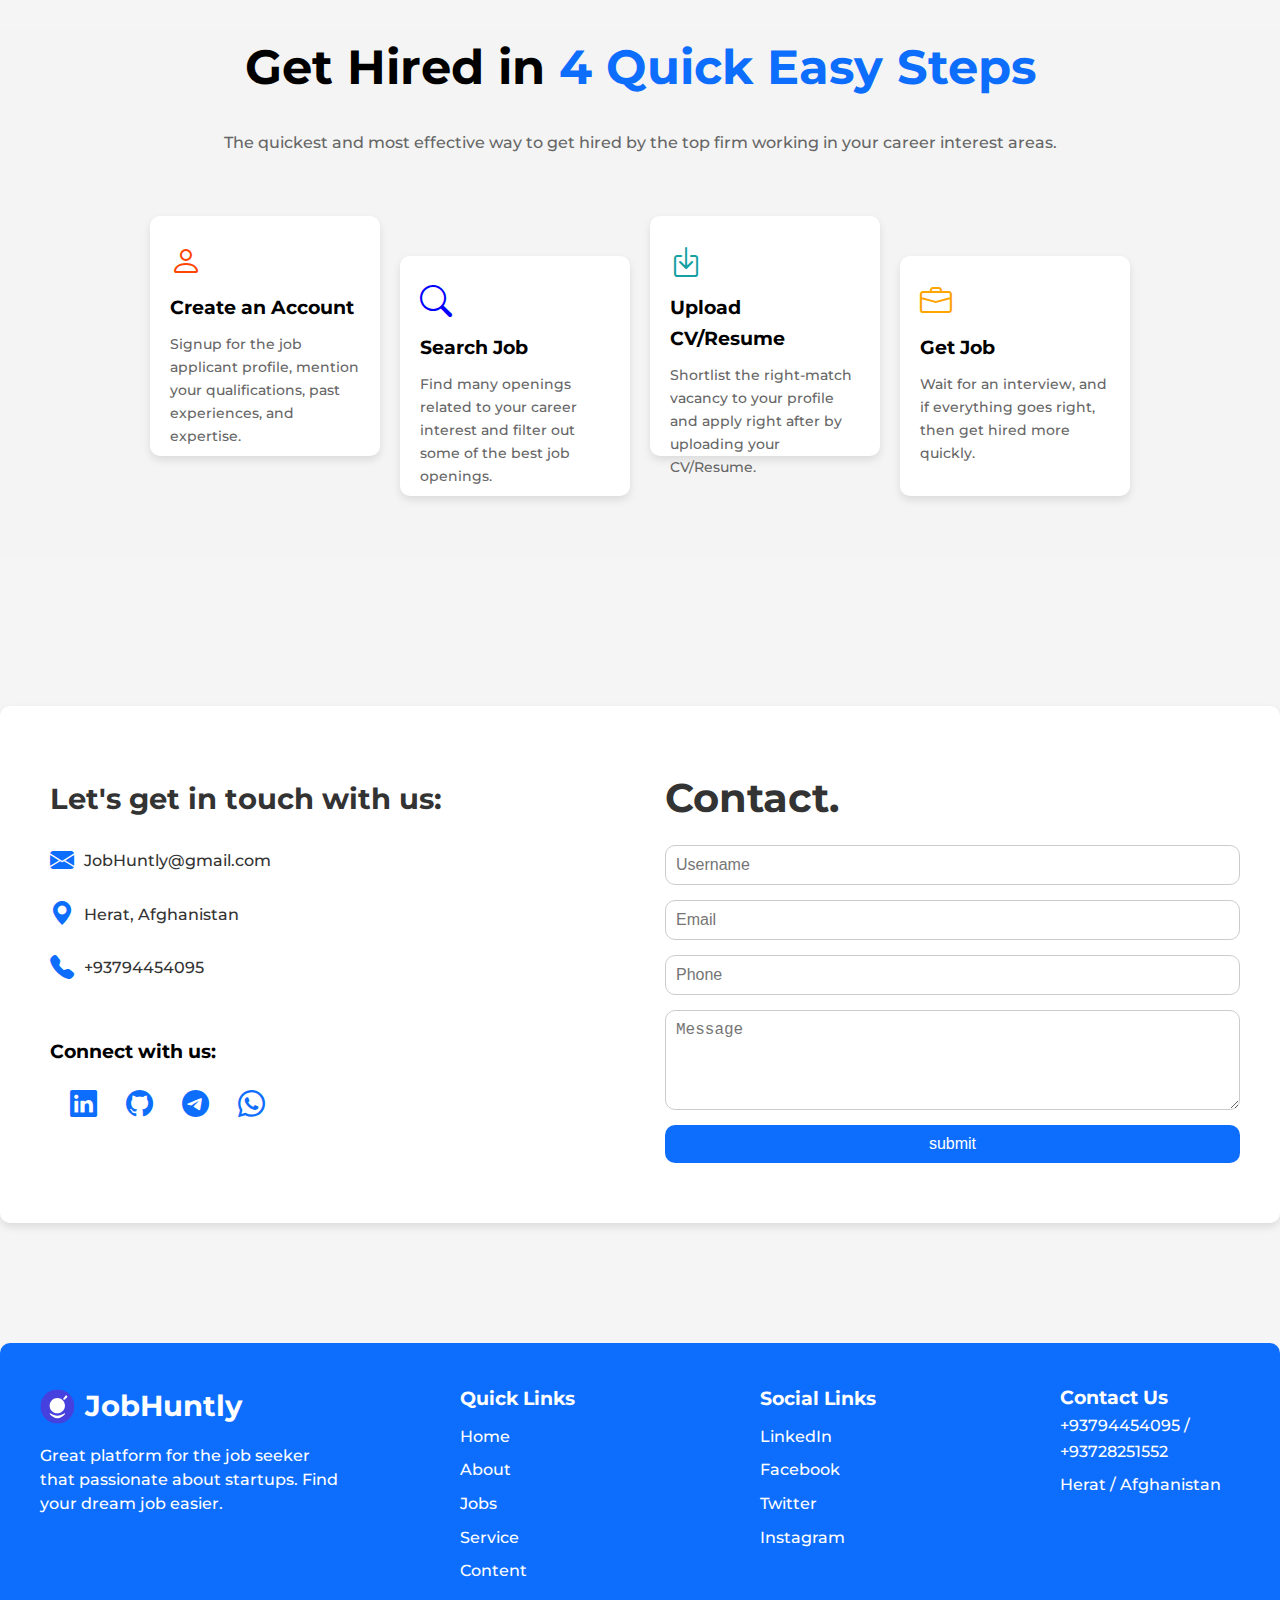
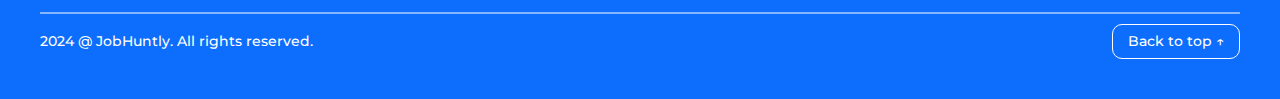
==== commit 461112ca: "change folder" ====
--- a/index.html
+++ b/index.html
@@ -7,8 +7,8 @@
       name="viewport"
       content="width=device-width, initial-scale=1, shrink-to-fit=no"
     />
-    <link rel="stylesheet" href="/public/css/index.css" />
-    <link rel="icon" type="image/svg+xml" href="/public/images/logo.svg" />
+    <link rel="stylesheet" href="./css/index.css" />
+    <link rel="icon" type="image/svg+xml" href="./images/logo.svg" />
 <!-- font -->
     <link href="https://fonts.googleapis.com/css2?family=Montserrat:wght@100;200;300;400;500;600;700;800;900&display=swap" rel="stylesheet">
     
@@ -32,7 +32,7 @@
             href="#"
           >
             <img
-              src="/public/images/logo.svg"
+              src="./images/logo.svg"
               alt="JobHuntly Logo"
               width="30"
               height="30"
@@ -71,7 +71,7 @@
             </ul>
             <ul class="navbar-nav">
               <li class="nav-item">
-                <a class="btn text-white me-2 border" href="/public/Log-in.html">Log in</a>
+                <a class="btn text-white me-2 border" href="./Log-in.html">Log in</a>
               </li>
               <li class="nav-item">
                 <a class="btn btn-light text-primary rounded px-3" href="#"
@@ -105,7 +105,7 @@
       </div>
       <!-- Image Section -->
       <div class="col-lg-4 text-center">
-        <img src="/public/images/photo.svg" alt="Person Image" class="img-fluid d-none d-sm-block" />
+        <img src="./images/photo.svg" alt="Person Image" class="img-fluid d-none d-sm-block" />
       </div>
     </div>
     <!-- Statistics Section -->
@@ -170,7 +170,7 @@
 <div class="containers">
   <div class="content">
       <div class="image-section">
-        <img src="/public/images/photo2.svg" alt="Person with laptop" />
+        <img src="./images/photo2.svg" alt="Person with laptop" />
       </div>
     <div class="text-section">
       <h1>Trusted & Popular Job Portal</h1>
@@ -182,7 +182,7 @@
       </p>
       <div class="buttons">
         <a class="btns post-job" href="#">Post a Job</a>
-        <a class="btns sign-up" href="/public/Log-in.html">Sign Up / Log in</a>
+        <a class="btns sign-up" href="./Log-in.html">Sign Up / Log in</a>
       </div>
     </div>
   </div>
@@ -276,7 +276,7 @@
     <!-- Logo and description -->
     <div class="footer-logo">
       <h2>
-        <img class="logo-icon" src="/public/images/logo.svg"> JobHuntly
+        <img class="logo-icon" src="./images/logo.svg"> JobHuntly
       </h2>
       <p>
         Great platform for the job seeker that passionate about startups. Find your dream job easier.
@@ -326,7 +326,7 @@
 </footer>
 
 
-<script src="/public/js/script.js"></script>
+<script src="./js/script.js"></script>
     <!-- Bootstrap JavaScript Libraries -->
     <script
       src="https://cdn.jsdelivr.net/npm/@popperjs/core@2.11.8/dist/umd/popper.min.js"
--- a/css/index.css
+++ b/css/index.css
@@ -0,0 +1,600 @@
+/* --------------------font--------------------  */
+body {
+  font-family: "Montserrat", sans-serif !important;
+  font-weight: 500; 
+  font-size: 16px;  
+  line-height: 1.6; 
+  margin: 0;
+  padding: 0;
+}
+
+
+*{
+  margin: 0;
+  padding: 0;
+  box-sizing: border-box;
+}
+/* --------------------navbar-------------------- */
+.font-size {
+  font-size: 22px;
+  padding: 10px;
+  font-weight: 500;
+  color: white;
+  text-decoration: none;
+}
+
+
+ /* --------------------Home--------------------  */
+ 
+.searchBox {
+  box-shadow: 0 4px 8px rgba(0, 0, 0, 0.1);
+  background: #FFFFFF;
+}
+
+.intro{
+      background: url(../images/Group\ 1126.svg) 640px no-repeat border-box ;
+}
+
+/* --------------------Job Section-------------------- */
+
+.font-job{
+  font-size: 3rem;
+}
+@media (max-width: 768px) {
+  .font-job{
+    font-size: 2rem;
+  }
+}
+
+
+/* --------------------About-------------------- */
+
+.containers {
+  display: flex;
+  justify-content: center;
+  align-items: center;
+  margin-top: 250px;
+  margin-bottom: 200px;
+}
+
+.content {
+  display: flex;
+  align-items: center;
+  background-color: #0d6efd;
+  border-radius: 10px;
+  height: 330px;
+  color: white;
+  max-width: 1300px;
+  width: 90%;
+  position: relative; 
+}
+
+.text-section {
+  flex: 1;
+  margin-right: 20px;
+}
+
+.text-section h1 {
+  font-size: 38px;
+  margin-bottom: 15px;
+}
+
+.text-section p {
+  font-size: 16px;
+  margin-bottom: 20px;
+  line-height: 1.5;
+}
+
+.buttons {
+  display: flex;
+  gap: 10px;
+}
+
+.btns {
+  text-decoration: none;
+  padding: 10px 20px;
+  border: none;
+  border-radius: 5px;
+  font-size: 14px;
+  cursor: pointer;
+}
+
+.post-job {
+  background-color: white;
+  color: #0d6efd;
+}
+
+.sign-up {
+  background-color: #0d6efd;
+  color: white;
+  border: 1px solid white;
+}
+
+.image-section {
+  flex: 1;
+  position: relative; 
+}
+
+.image-section img {
+  max-width: 110%;
+  border-radius: 10px;
+  position: absolute; 
+  top: -342px; 
+  right: 85px; 
+  z-index: 10; 
+}
+
+
+@media (max-width: 768px) {
+  .content {
+    flex-direction: column; 
+    height: 530px;
+    margin-top: 80px;
+  }
+
+  .image-section {
+    order: -1; 
+    text-align: center; 
+    margin-bottom: 20px;
+   
+  }
+
+  .image-section img {
+    position: relative;
+    top: -100px;
+    right: 0;
+    max-width: 100%; 
+  }
+
+  .text-section {
+    text-align: center;
+    margin: 0;
+    margin-top: -100px;
+  }
+
+  .text-section h1 {
+    font-size: 24px;
+  }
+
+  .text-section p {
+    font-size: 14px;
+  }
+
+  .btns {
+    font-size: 12px;
+    padding: 9px 15px;
+  }
+  .buttons {
+    justify-content: center;
+  }
+  
+}
+
+
+/* --------------------Button-------------------- */
+/* .button2 {
+  display: inline-block;
+  transition: all 0.2s ease-in;
+  position: relative;
+  overflow: hidden;
+  z-index: 1;
+  color: #090909;
+  padding: 0.7em 1.7em;
+  cursor: pointer;
+  font-size: 18px;
+  border-radius: 0.5em;
+  background: #e8e8e8;
+  border: 1px solid #e8e8e8;
+ 
+}
+
+.button2:before {
+  content: "";
+  position: absolute;
+  left: 50%;
+  transform: translateX(-50%) scaleY(1) scaleX(1.25);
+  top: 100%;
+  width: 140%;
+  height: 180%;
+  background-color: rgba(0, 0, 0, 0.05);
+  border-radius: 50%;
+  display: block;
+  transition: all 0.5s 0.1s cubic-bezier(0.55, 0, 0.1, 1);
+  z-index: -1;
+}
+
+.button2:after {
+  content: "";
+  position: absolute;
+  left: 55%;
+  transform: translateX(-50%) scaleY(1) scaleX(1.45);
+  top: 180%;
+  width: 160%;
+  height: 190%;
+  background-color: #009087;
+  border-radius: 50%;
+  display: block;
+  transition: all 0.5s 0.1s cubic-bezier(0.55, 0, 0.1, 1);
+  z-index: -1;
+}
+
+.button2:hover {
+  color: #ffffff;
+  border: 1px solid #009087;
+}
+
+.button2:hover:before {
+  top: -35%;
+  background-color: #009087;
+  transform: translateX(-50%) scaleY(1.3) scaleX(0.8);
+}
+
+.button2:hover:after {
+  top: -45%;
+  background-color: #009087;
+  transform: translateX(-50%) scaleY(1.3) scaleX(0.8);
+} */
+
+
+
+
+/* --------------------services-------------------- */
+
+.container3 {
+ 
+  display: flex;
+  align-items: center;
+  justify-content: center;
+  flex-direction: column;
+  background-color: #f4f4f4;
+  text-align: center;
+  margin-top: 120px;
+  
+}
+
+.font-step{
+  font-size: 3rem;
+  margin-bottom: 5px;
+}
+
+h1 span {
+  color: #0d6efd;
+}
+
+p.description {
+  color: #666;
+  margin-bottom: 30px;
+  margin-top: 20px;
+}
+
+.steps {
+  display: flex;
+  flex-wrap: wrap;
+  gap: 20px;
+  justify-content: center;
+  position: relative;
+  margin-top: 50px;
+}
+
+.step {
+  background-color: #fff;
+  box-shadow: 0 4px 8px rgba(0, 0, 0, 0.1);
+  border-radius: 10px;
+  padding: 20px;
+  width: 230px; 
+  height: 240px;
+  margin-bottom: 80px;
+  text-align: left;
+  position: relative;
+}
+
+
+.step:nth-child(odd) {
+  transform: translateY(-20px);
+}
+
+.step:nth-child(even) {
+  transform: translateY(20px); 
+}
+
+.step-icon {
+  font-size: 2rem;
+  margin-bottom: 5px;
+  
+}
+.icon1{
+color: orangered;
+}
+.icon2{
+color: blue;
+}
+.icon3{
+color: #15A0A3;
+}
+.icon4{
+color: orange;
+}
+
+
+.step h3 {
+  font-size: 1.2rem;
+  margin-bottom: 10px;
+}
+
+.step p {
+  font-size: 0.9rem;
+  color: #666;
+}
+
+
+@media (max-width: 768px) {
+  .font-step {
+    font-size: 2rem;
+  }
+
+  .steps {
+    flex-direction: column; 
+    align-items: center;
+  }
+
+  .step {
+    
+    transform: translateY(0);   
+    width: 100%; 
+    max-width: 300px;
+  }
+}
+
+
+/* --------------------contact-------------------- */
+.let-section{
+  margin-left: 30px;
+  margin-top: 30px;
+}
+
+.container4 {
+  max-width: 1300px; 
+  margin: 0 auto; 
+  padding: 40px 20px; 
+  margin-top: 150px;
+  display: flex;
+  flex-wrap: wrap;
+  justify-content: space-between;
+  align-items: flex-start;
+  gap: 20px;
+  background-color: #ffffff;
+  border-radius: 10px;
+  box-shadow: 0 4px 8px rgba(0, 0, 0, 0.1);
+}
+
+.container4 > div {
+  flex: 1;
+  min-width: 300px;
+}
+
+.container4 h2 {
+  font-size: 1.8rem;
+  margin-bottom: 20px;
+  color: #333;
+}
+
+.lest-content ul {
+  list-style: none;
+  padding: 0;
+}
+
+.lest-content ul li {
+  display: flex;
+  align-items: center;
+  margin-bottom: 15px;
+  font-size: 1rem;
+  color: #0d6efd;
+}
+.main-social {
+  margin-top: 50px;
+}
+.social a {
+ display: inline-block;
+ font-size: 27px;
+ padding: 15px 5px 10px 20px;
+ color: #0d6efd;
+}
+
+.lest-content ul li span:first-child {
+  color: #0d6efd;
+  font-size: 1.5rem;
+  margin-right: 10px;
+}
+
+.lest-content ul li span:last-child {
+  font-size: 1rem;
+  color: #333;
+}
+
+.conactForm {
+  background-color: #fff;
+  padding: 20px;
+  border-radius: 10px;
+ 
+}
+
+.conactForm h2 {
+  font-size: 2.5rem;
+  margin-bottom: 15px;
+  color: #333;
+}
+
+.conactForm form {
+  display: flex;
+  flex-direction: column;
+  gap: 15px;
+}
+
+.conactForm input ,textarea {
+  width: 100%;
+  padding: 10px;
+  font-size: 1rem;
+  border: 1px solid #ccc;
+  border-radius: 10px;
+  outline: none;
+  transition: border-color 0.3s ease;
+}
+
+.conactForm input:focus, textarea:focus {
+  border-color: #0d6efd;
+}
+
+.conactForm textarea {
+  min-height: 100px;
+  resize: vertical;
+}
+
+.conactForm button {
+  padding: 10px 15px;
+  font-size: 1rem;
+  background-color: #0d6efd;
+  color: #fff;
+  border: none;
+  border-radius: 10px;
+  cursor: pointer;
+  transition: background-color 0.3s ease;
+}
+
+.conactForm button:hover {
+  background-color: #0d6efd;
+}
+
+
+/* --------------------Footer-------------------- */
+
+.footer {
+  border-radius: 10px 10px 0px 0px;
+  margin-top: 120px;
+  background-color: #0d6efd;
+  color: #fff;
+  padding: 40px 20px;
+}
+
+.footer-content {
+  display: flex;
+  justify-content: space-between;
+  align-items: flex-start;
+  flex-wrap: wrap;
+  gap: 20px; 
+  max-width: 1200px; 
+  margin: 0 auto; 
+}
+
+.footer-logo {
+  flex: 2;
+  max-width: 300px;
+}
+
+.footer-logo h2 {
+  font-size: 1.8rem;
+  margin-bottom: 15px;
+  display: flex;
+  align-items: center;
+}
+
+.logo-icon {
+  display: inline-block;
+  width: 35px;
+  height: 35px;
+  margin-right: 10px;
+}
+
+.footer-logo p {
+  font-size: 1rem;
+  line-height: 1.5;
+}
+
+.footer-links {
+  flex: 1;
+  max-width: 180px;
+}
+
+.footer-links h3 {
+  font-size: 1.2rem;
+  margin-bottom: 10px;
+  font-weight: bold;
+}
+
+.footer-links ul {
+  list-style: none;
+  padding: 0;
+}
+
+.footer-links li {
+  margin-bottom: 8px; 
+}
+
+.footer-links a {
+  color: #fff;
+  text-decoration: none;
+  font-size: 1rem;
+  transition: opacity 0.3s;
+}
+
+.footer-links a:hover {
+  opacity: 0.8;
+}
+
+.footer-contact {
+  flex: 1;
+  max-width: 180px;
+}
+
+.footer-contact p {
+  margin-bottom: 8px; 
+  font-size: 1rem;
+}
+
+.footer-divider {
+  border: 0.5px solid rgba(255, 255, 255, 0.5);
+  max-width: 1200px; 
+  margin: 10px auto; 
+}
+
+.footer-bottom {
+  max-width: 1200px; 
+  display: flex;
+  justify-content: space-between;
+  align-items: center; 
+  margin: 0 auto; 
+  text-align: center;
+  font-size: 0.9rem;
+}
+
+.footer-bottom > * {
+  text-align: center; 
+}
+
+
+.back-to-top {
+  background-color: transparent;
+  color: #fff;
+  border: 1px solid #fff;
+  padding: 5px 15px; 
+  border-radius: 10px;
+  cursor: pointer;
+  text-decoration: none;
+  font-size: 0.9rem;
+  transition: background-color 0.3s, color 0.3s;
+}
+
+.back-to-top:hover {
+  background-color: #fff;
+  color: #0d6efd;
+}
+
+.footer-content > div {
+  margin-bottom: 10px; 
+}
+
+@media screen and (max-width: 768px) {
+  .footer-content {
+    flex-direction: column;
+    gap: 15px;
+  }
+}
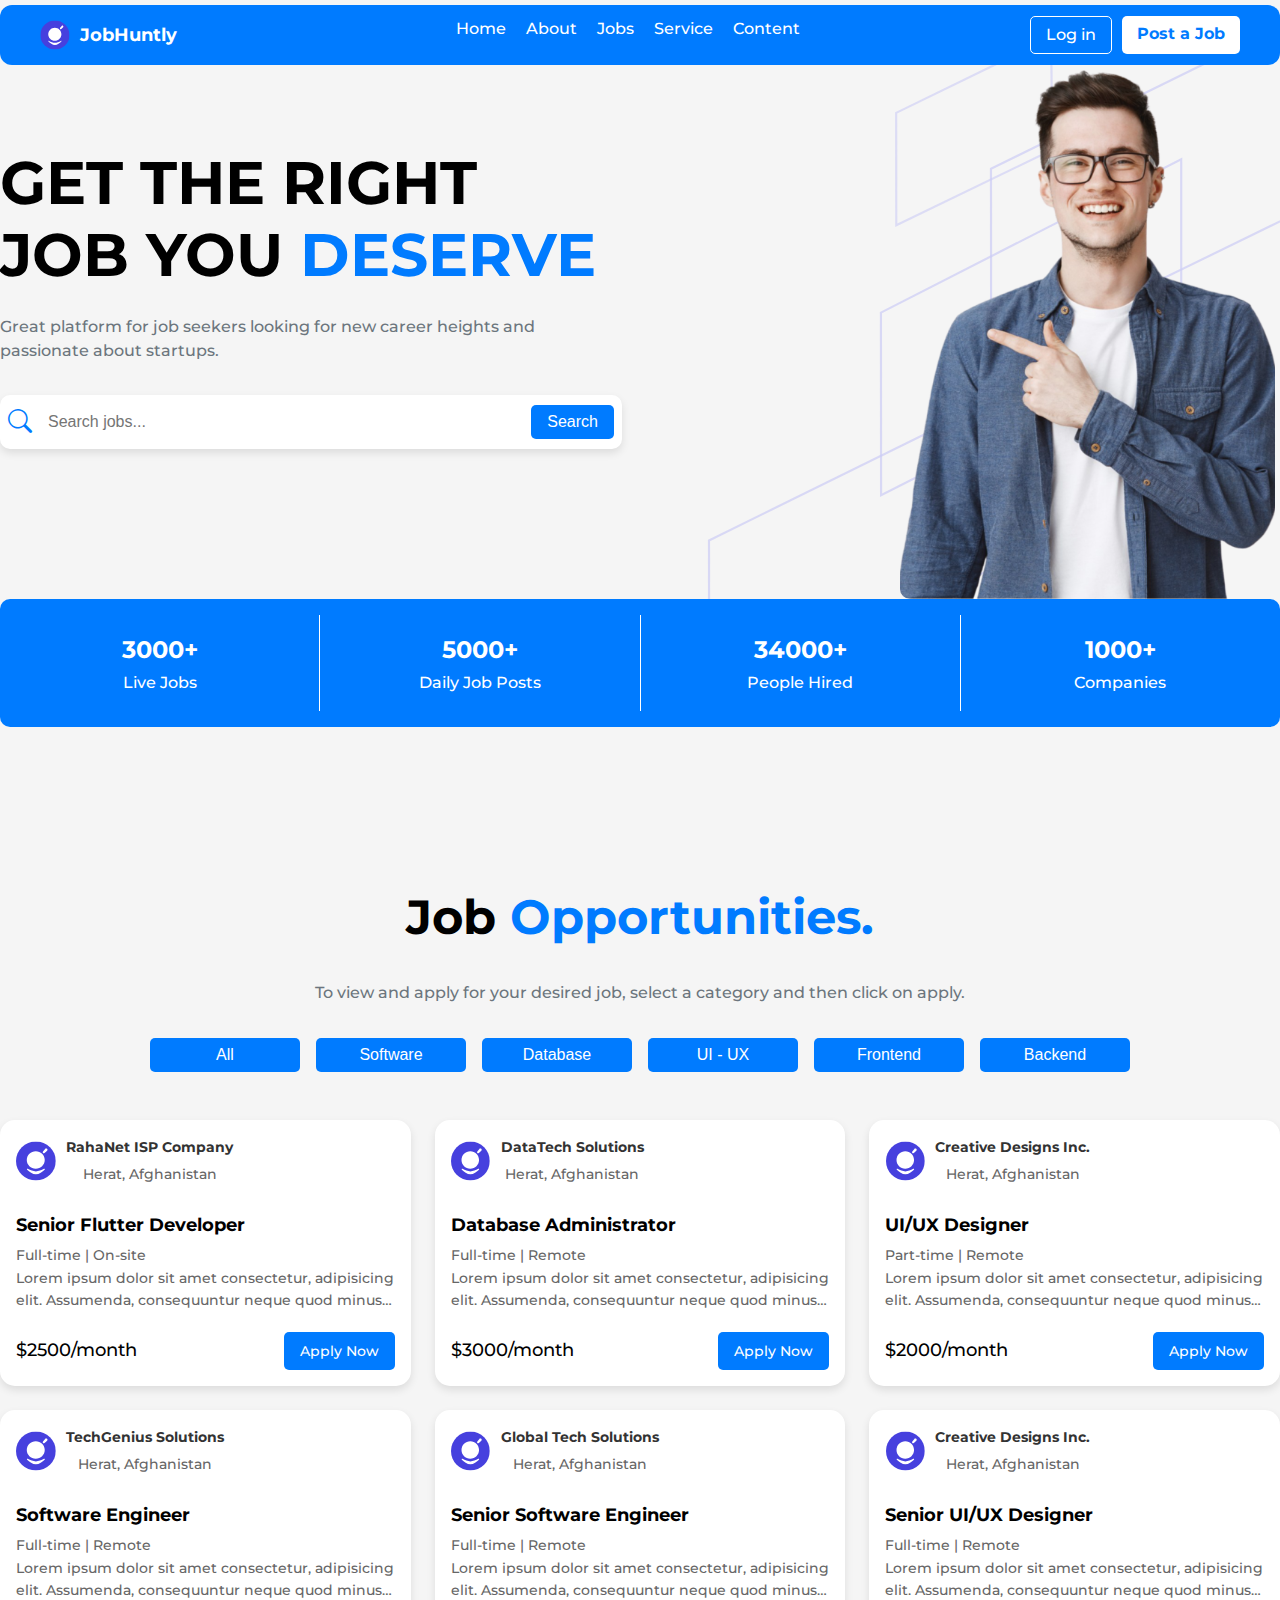
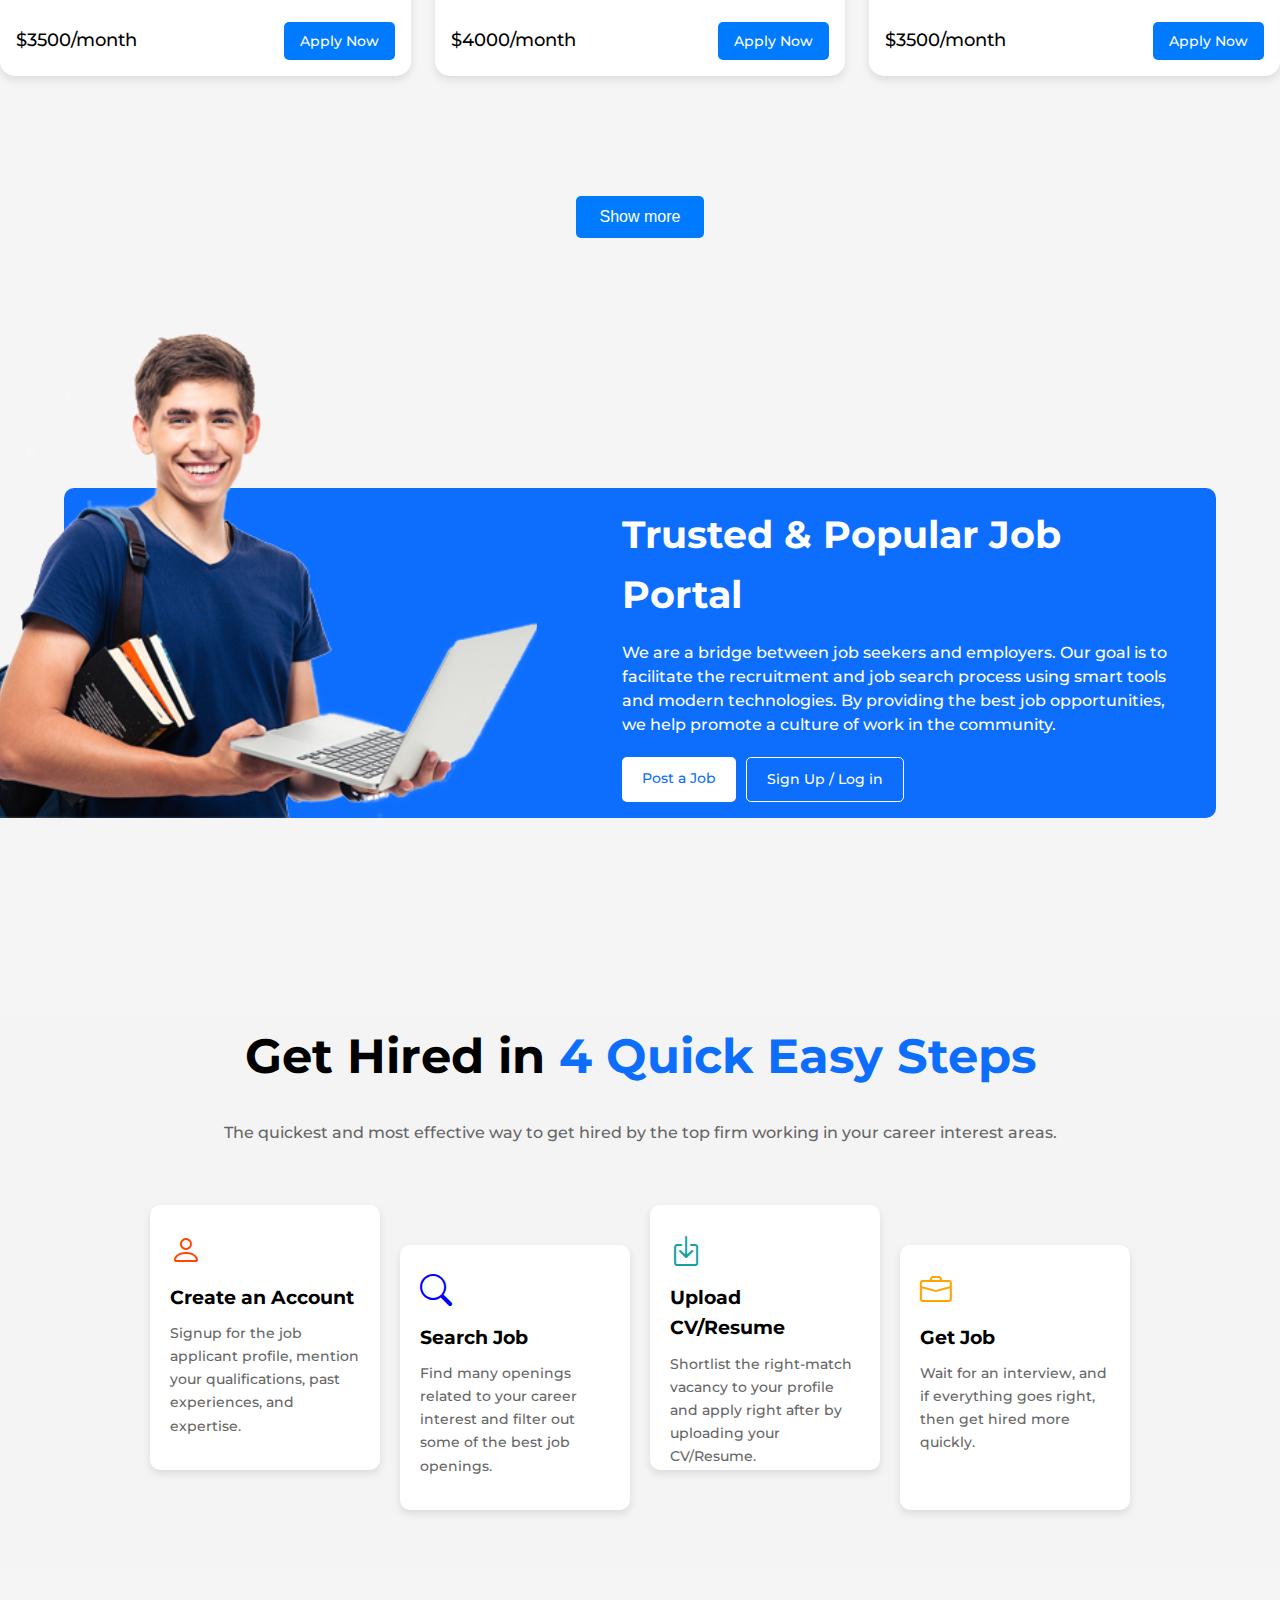
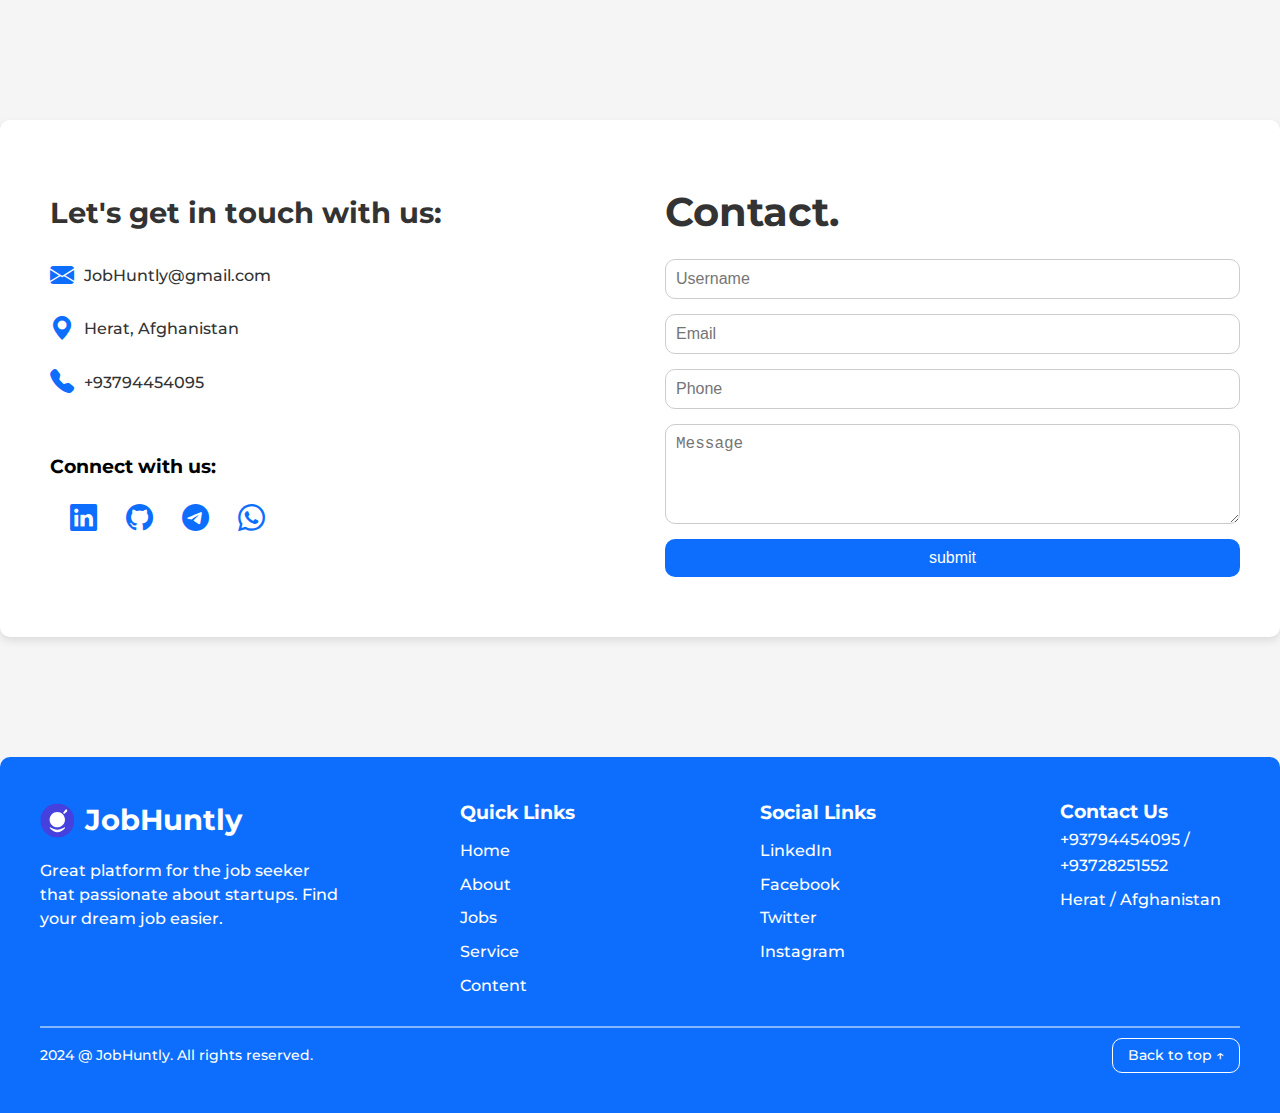
==== commit 3a4f52fe: "update all pages" ====
--- a/index.html
+++ b/index.html
@@ -12,159 +12,136 @@
 <!-- font -->
     <link href="https://fonts.googleapis.com/css2?family=Montserrat:wght@100;200;300;400;500;600;700;800;900&display=swap" rel="stylesheet">
     
-    <!-- Bootstrap CSS v5.2.1 -->
+    <!-- Bootstrap icons v5.2.1 -->
     <link
       rel="stylesheet"
       href="https://cdn.jsdelivr.net/npm/bootstrap-icons@1.7.2/font/bootstrap-icons.css"/>
-    <link
-      href="https://cdn.jsdelivr.net/npm/bootstrap@5.3.2/dist/css/bootstrap.min.css"
-      rel="stylesheet"
-      integrity="sha384-T3c6CoIi6uLrA9TneNEoa7RxnatzjcDSCmG1MXxSR1GAsXEV/Dwwykc2MPK8M2HN"
-      crossorigin="anonymous"/>
+    
   </head>
   <body style="background-color: whitesmoke">
 <!-- Navbar Section -->
-<div class="container mt-2">
-      <nav class="navbar navbar-expand-lg bg-primary rounded-3 px-3 py-2 fixed">
-        <div class="container-fluid">
-          <a
-            class="navbar-brand text-white fw-bold d-flex align-items-center"
-            href="#"
-          >
-            <img
-              src="./images/logo.svg"
-              alt="JobHuntly Logo"
-              width="30"
-              height="30"
-              class="me-2"
-            />
-            JobHuntly
-          </a>
-          <button
-            class="navbar-toggler"
-            type="button"
-            data-bs-toggle="collapse"
-            data-bs-target="#navbarNav"
-            aria-controls="navbarNav"
-            aria-expanded="false"
-            aria-label="Toggle navigation"
-          >
-            <span class="navbar-toggler-icon"></span>
-          </button>
-          <div class="collapse navbar-collapse" id="navbarNav">
-            <ul class="navbar-nav mx-auto ">
-              <li class="nav-item">
-                <a class="font-size " href="#">Home</a>
-              </li>
-              <li class="nav-item">
-                <a class="font-size" href="#about">About</a>
-              </li>
-              <li class="nav-item">
-                <a class="font-size" href="#jobs">Jobs</a>
-              </li>
-              <li class="nav-item">
-                <a class="font-size" href="#service">Service</a>
-              </li>
-              <li class="nav-item">
-                <a class="font-size" href="#content">Content</a>
-              </li>
-            </ul>
-            <ul class="navbar-nav">
-              <li class="nav-item">
-                <a class="btn text-white me-2 border" href="./Log-in.html">Log in</a>
-              </li>
-              <li class="nav-item">
-                <a class="btn btn-light text-primary rounded px-3" href="#"
-                  >Post a Job</a
-                >
-              </li>
-            </ul>
-          </div>
-        </div>
-      </nav>
-    </div>
+<div class="container-n">
+  <nav class="navbar">
+    <div class="navbar-container">
+      <a class="navbar-brand" href="#">
+        <img
+          src="./images/logo.svg"
+          alt="JobHuntly Logo"
+          width="30"
+          height="30"
+          class="brand-logo"
+        />
+        JobHuntly
+      </a>
+      <button class="navbar-toggler" id="navbar-toggler">
+        <span class="toggler-icon"></span>
+      </button>
+      <div class="navbar-collapse" id="navbarNav">
+        <ul class="navbar-nav ">
+          <li class="nav-item">
+            <a class="nav-link" href="#">Home</a>
+          </li>
+          <li class="nav-item">
+            <a class="nav-link" href="#about">About</a>
+          </li>
+          <li class="nav-item">
+            <a class="nav-link" href="#jobs">Jobs</a>
+          </li>
+          <li class="nav-item">
+            <a class="nav-link" href="#service">Service</a>
+          </li>
+          <li class="nav-item">
+            <a class="nav-link" href="#content">Content</a>
+          </li>
+        </ul>
+        <ul class="navbar-actions">
+            <a class="btn-login" href="./Log-in.html">Log in</a>
+            <a class="btn-post" href="#">Post a Job</a>
+        </ul>
+      </div>
+    </div>
+  </nav>
+</div>
+
 
 <!-- Home Section -->
 <section class="intro" id="home">
-  <div class="container my-4">
-    <div class="row align-items-center">
-      <div class="col-lg-8  text-lg-start">
-        <h1 class="fw-bold display-1">
-          GET THE RIGHT JOB <br />
-          YOU <span class="text-primary">DESERVE</span>
-        </h1>
-        <p class="text-muted mt-5">
+  <div class="container-h">
+    <div class="row">
+      <!-- Text Section -->
+      <div class="col text-section">
+        <h2 class="titless">
+          GET THE RIGHT JOB
+          YOU <span class="highlight">DESERVE</span>
+        </h2>
+        <p class="subtitle">
           Great platform for job seekers looking for new career heights and passionate about startups.
         </p>
         <!-- Search Box -->
-        <div class="input-group mt-5 p-3 searchBox rounded" style="max-width: 640px; width: 100%">
-          <span class="input-group-text bg-white border-0"><i class="bi bi-search"></i></span>
-          <input type="text" class="form-control border-0" placeholder="Search jobs..." />
-          <button class="btn btn-primary rounded btn-lg">Search</button>
+        <div class="search-box">
+          <span class="search-icon"><i class="bi bi-search"></i></span>
+          <input type="text" class="search-input" placeholder="Search jobs..." />
+          <button class="search-button">Search</button>
         </div>
       </div>
       <!-- Image Section -->
-      <div class="col-lg-4 text-center">
-        <img src="./images/photo.svg" alt="Person Image" class="img-fluid d-none d-sm-block" />
+      <div class="col image-section">
+        <img src="./images/photo.svg" alt="Person Image" class="image" />
       </div>
     </div>
     <!-- Statistics Section -->
-    <div class="row text-center mt-4 py-2 bg-primary rounded">
-      <div class="col-6 col-md-3 border-end border-white">
-        <div class="text-white p-4">
-          <h3>3000+</h3>
-          <p>Live Jobs</p>
-        </div>
-      </div>
-      <div class="col-6 col-md-3 border-end border-white">
-        <div class="text-white p-4">
-          <h3>5000+</h3>
-          <p>Daily Job Posts</p>
-        </div>
-      </div>
-      <div class="col-6 col-md-3 border-end border-white">
-        <div class="text-white p-4">
-          <h3>34000+</h3>
-          <p>People Hired</p>
-        </div>
-      </div>
-      <div class="col-6 col-md-3">
-        <div class="text-white p-4">
-          <h3>1000+</h3>
-          <p>Companies</p>
-        </div>
+    <div class="stats-row">
+      <div class="stat">
+        <h3>3000+</h3>
+        <p>Live Jobs</p>
+      </div>
+      <div class="stat">
+        <h3>5000+</h3>
+        <p>Daily Job Posts</p>
+      </div>
+      <div class="stat">
+        <h3>34000+</h3>
+        <p>People Hired</p>
+      </div>
+      <div class="stat">
+        <h3>1000+</h3>
+        <p>Companies</p>
       </div>
     </div>
   </div>
 </section>
 
+
 <!-- Job Section -->
-<div class="container my-5" id="jobs">
+<div class="container-j" id="jobs">
   <!-- Title and Subtitle -->
-  <div class="text-center mb-5">
-    <h2  class="mb-4 font-job">Job <span class="text-primary">Opportunities.</span></h2>
-    <p class="mb-4">To view and apply for your desired job, select a category and then click on apply.</p>
+  <div class="text-center ">
+    <h2 class="title">
+      Job <span class="highlight">Opportunities.</span>
+    </h2>
+    <p class="subtitle">
+      To view and apply for your desired job, select a category and then click on apply.
+    </p>
   </div>
   <!-- Buttons -->
-  <div class="row mb-5 mt-5">
-    <div class="col-12 d-flex flex-wrap justify-content-center gap-2">
-      <button class="btn btn-primary col-3 col-md-1" onclick="filterJobs('all')">All</button>
-      <button class="btn btn-primary col-3 col-md-1" onclick="filterJobs('software')">Software</button>
-      <button class="btn btn-primary col-3 col-md-1" onclick="filterJobs('database')">Database</button>
-      <button class="btn btn-primary col-3 col-md-1" onclick="filterJobs('ui-ux')">UI - UX</button>
-      <button class="btn btn-primary col-3 col-md-1" onclick="filterJobs('frontend')">Frontend</button>
-      <button class="btn btn-primary col-3 col-md-1" onclick="filterJobs('backend')">Backend</button>
-    </div>
+  <div class="button-group">
+    <button class="button" onclick="filterJobs('all')">All</button>
+    <button class="button" onclick="filterJobs('software')">Software</button>
+    <button class="button" onclick="filterJobs('database')">Database</button>
+    <button class="button" onclick="filterJobs('ui-ux')">UI - UX</button>
+    <button class="button" onclick="filterJobs('frontend')">Frontend</button>
+    <button class="button" onclick="filterJobs('backend')">Backend</button>
   </div>
   <!-- List Jobs -->
-  <div class="row row-cols-1 row-cols-md-2 row-cols-lg-3 g-4" id="job-list">
+  <div class="job-list" id="job-list">
     <!-- Dynamic job cards will be added here -->
   </div>
   <!-- Show More Button -->
-  <div class="text-center mt-4">
-    <button id="show-more-btn" class="btn btn-primary mt-5" onclick="showMoreJobs()">Show more</button>
+  <div class="text-center">
+    <button id="show-more-btn" class="show-more" onclick="showMoreJobs()">Show more</button>
   </div>
 </div>
+
 
 <!-- About Section -->
 <div class="containers">
@@ -326,15 +303,13 @@
 </footer>
 
 
+<script>
+  document.getElementById('navbar-toggler').addEventListener('click', () => {
+  document.getElementById('navbarNav').classList.toggle('active');
+});
+</script>
+
+
 <script src="./js/script.js"></script>
-    <!-- Bootstrap JavaScript Libraries -->
-    <script
-      src="https://cdn.jsdelivr.net/npm/@popperjs/core@2.11.8/dist/umd/popper.min.js"
-      integrity="sha384-I7E8VVD/ismYTF4hNIPjVp/Zjvgyol6VFvRkX/vR+Vc4jQkC+hVqc2pM8ODewa9r"
-      crossorigin="anonymous"></script>
-    <script
-      src="https://cdn.jsdelivr.net/npm/bootstrap@5.3.2/dist/js/bootstrap.min.js"
-      integrity="sha384-BBtl+eGJRgqQAUMxJ7pMwbEyER4l1g+O15P+16Ep7Q9Q+zqX6gSbd85u4mG4QzX+"
-      crossorigin="anonymous"></script>
   </body>
 </html>
--- a/css/index.css
+++ b/css/index.css
@@ -23,6 +23,171 @@
   text-decoration: none;
 }
 
+.container-n {
+  width: 100%;
+  max-width: 1300px;
+  margin: 0 auto;
+}
+
+.navbar {
+  display: flex;
+  height: 60px;
+  justify-content: center;
+  align-items: center;
+  background-color: #007bff;
+  border-radius: 12px;
+  padding: 10px 20px;
+  position: sticky;
+  margin-top: 5px;
+  z-index: 1000;
+  color: white;
+}
+
+/* Navbar Container */
+.navbar-container {
+  display: flex;
+  align-items: center;
+  justify-content: space-between;
+  width: 100%;
+  max-width: 1200px;
+}
+
+/* Brand */
+.navbar-brand {
+  display: flex;
+  align-items: center;
+  font-weight: bold;
+  color: white;
+  text-decoration: none;
+  font-size: 18px;
+}
+
+.brand-logo {
+  margin-right: 10px;
+}
+
+/* Navbar Links */
+.navbar-nav {
+  display: flex;
+  list-style: none;
+  padding: 0;
+  margin: 0;
+}
+
+.navbar-nav {
+  flex-grow: 1;
+  display: flex;     
+  justify-content: center;      
+  /* list-style-type: none;         */
+  padding: 0;                  
+  /* margin: 0 auto;  */
+  margin-right: 220px;
+}
+
+.nav-item {
+  margin: 0 10px;
+}
+
+.nav-link {
+  text-decoration: none;
+  color: white;
+  font-size: 16px;
+  transition: color 0.3s;
+}
+
+.nav-link:hover {
+  color: #d1e7ff;
+  
+}
+
+/* Buttons */
+.navbar-actions {
+  display: flex;
+  /* align-items: center; */
+  
+}
+
+.btn-login {
+  color: white;
+  background: none;
+  border: 1px solid white;
+  padding: 5px 15px;
+  text-decoration: none;
+  border-radius: 5px;
+  margin-right: 10px;
+  transition: all 0.3s ease-in-out;
+}
+
+.btn-login:hover {
+  background: white;
+  color: #007bff;
+}
+
+.btn-post {
+  color: #007bff;
+  background: white;
+  padding: 5px 15px;
+  border-radius: 5px;
+  text-decoration: none;
+  font-weight: bold;
+  transition: background-color 0.3s;
+}
+
+.btn-post:hover {
+  background-color: #d1e7ff;
+}
+
+/* Toggler */
+.navbar-toggler {
+  display: none;
+  background: none;
+  border: none;
+  cursor: pointer;
+}
+
+.toggler-icon {
+  display: block;
+  width: 30px;
+  height: 3px;
+  background: white;
+  margin: 5px 0;
+  transition: all 0.3s ease-in-out;
+}
+
+.navbar-collapse {
+  display: flex;
+  flex-wrap: nowrap;
+}
+
+@media screen and (max-width: 768px) {
+  .navbar-toggler {
+    display: inline-block;
+  }
+
+  .navbar-collapse {
+    display: none;
+    flex-direction: column;
+    background: #007bff;
+    border-radius: 10px;
+    margin-top: 360px;
+    width: 180px;
+    padding: 20px;
+  }
+
+  .navbar-collapse.active {
+    display: flex;
+  }
+
+  .navbar-nav {
+    flex-direction: column;
+    align-items: center;
+  }
+
+  .nav-item {
+    margin: 10px 0;
+  }
+}
+
 
  /* --------------------Home--------------------  */
  
@@ -35,7 +200,277 @@
       background: url(../images/Group\ 1126.svg) 640px no-repeat border-box ;
 }
 
+/* General Styles */
+.container-h {
+  width: 100%;
+  max-width: 1300px;
+  margin: 0 auto;
+  flex-direction: column;
+  align-items: center;
+  justify-content: center;
+}
+
+.row {
+  display: flex;
+  width: 100%;
+  flex-wrap: wrap;
+  justify-content: center;
+  align-items: center;
+}
+
+/* Intro Section */
+.intro {
+  padding: 2rem 0;
+  border-radius: 10px;
+  margin-top: -100px;
+ 
+}
+
+.text-section {
+  flex: 1;
+  text-align: left;
+  padding-right: 1rem;
+}
+
+.titless {
+  font-size: 60px;
+  font-weight: bold;
+  line-height: 1.2;
+  padding-top: 150px;
+}
+
+.highlight {
+  color: #007bff;
+}
+
+.subtitle {
+  color: #6c757d;
+  margin-top: 1.5rem;
+  font-size: 1rem;
+}
+
+/* Search Box */
+.search-box {
+  display: flex;
+  align-items: center;
+  margin-top: 2rem;
+  padding: 0.5rem;
+  background: white;
+  border-radius: 10px;
+  box-shadow: 0 4px 8px rgba(0, 0, 0, 0.1);
+}
+
+.search-icon {
+  font-size: 1.5rem;
+  color: #007bff;
+  margin-right: 0.5rem;
+}
+
+.search-input {
+  flex: 1;
+  border: none;
+  padding: 0.5rem;
+  font-size: 1rem;
+  outline: none;
+}
+
+.search-button {
+  background-color: #007bff;
+  color: white;
+  padding: 0.5rem 1rem;
+  border: none;
+  border-radius: 5px;
+  font-size: 1rem;
+  cursor: pointer;
+  transition: background-color 0.3s ease;
+}
+
+.search-button:hover {
+  background-color: #0056b3;
+}
+
+/* Image Section */
+.image-section {
+  flex: 1;
+  text-align: center;
+}
+
+.image {
+  max-width: 100%;
+  height: auto;
+  display: block;
+  margin: 0 auto;
+  margin-top: 189px;
+  margin-right: -80px;
+}
+
+/* Statistics Section */
+.stats-row {
+  display: flex;
+  justify-content: center;
+  align-items: center;
+  background-color: #007bff;
+  border-radius: 10px;
+  padding: 1rem 0;
+  max-width: 1300px;
+  margin-top: 150px;
+  text-align: center;
+}
+
+.stat {
+  flex: 1;
+  color: white;
+  padding: 1rem;
+  border-right: 1px solid white;
+}
+
+.stat:last-child {
+  border-right: none;
+}
+
+.stat h3 {
+  font-size: 1.5rem;
+  margin: 0;
+}
+
+.stat p {
+  margin: 0;
+  font-size: 1rem;
+}
+
+@media screen and (max-width: 768px) {
+  .titless {
+    margin-top: 40px;
+  }
+  .row {
+    flex-direction: column;
+  }
+
+  .text-section {
+    text-align: center;
+    padding: 0;
+  }
+
+  .stats-row {
+    flex-direction: column;
+  }
+
+  .stat {
+    border-right: none;
+    border-bottom: 1px solid white;
+  }
+
+  .stat:last-child {
+    border-bottom: none;
+  }
+  .image-section {
+    display: none;
+  }
+}
+
+
 /* --------------------Job Section-------------------- */
+
+.container-j {
+  width: 100%;
+  /* padding: 0 15px; */
+  max-width: 1300px;
+  margin: 0 auto;
+}
+
+.text-center {
+  text-align: center;
+  margin-top: 120px;
+}
+
+
+
+/* Title and Subtitle */
+.title  {
+  font-size: 3rem;
+  font-weight: bold;
+  margin-bottom: 1rem;
+}
+
+.highlight {
+  color: #007bff;
+}
+
+.subtitle {
+  color: #6c757d;
+  margin-bottom: 2rem;
+  font-size: 1rem;
+}
+
+/* Button Group */
+.button-group {
+  display: flex;
+  flex-wrap: wrap;
+  justify-content: center;
+  gap: 1rem;
+  margin-bottom: 3rem;
+}
+
+.button {
+  padding: 0.5rem 1rem;
+  background-color: #007bff;
+  color: white;
+  border: none;
+  border-radius: 5px;
+  cursor: pointer;
+  font-size: 1rem;
+  transition: background-color 0.3s ease;
+  flex: 1 1 calc(16% - 10px); /* Adjusts button size */
+  text-align: center;
+  max-width: 150px;
+}
+
+.button:hover {
+  background-color: #0056b3;
+}
+
+/* Job List */
+.job-list {
+  display: grid;
+  grid-template-columns: repeat(3, 1fr);
+  gap: 1.5rem;
+  margin-top: 2rem;
+}
+
+/* Show More Button */
+.show-more {
+  padding: 0.75rem 1.5rem;
+  background-color: #007bff;
+  color: white;
+  border: none;
+  border-radius: 5px;
+  font-size: 1rem;
+  cursor: pointer;
+  transition: background-color 0.3s ease;
+}
+
+.show-more:hover {
+  background-color: #0056b3;
+}
+
+/* Responsive Design */
+@media (max-width: 768px) {
+  .job-list {
+    grid-template-columns: 1fr; /* دو ستون در نمایشگرهای کوچک */
+  }
+  .button {
+    font-size: 0.9rem;
+    padding: 0.5rem;
+  }
+
+  .subtitle {
+    font-size: 0.9rem;
+  }
+
+  .title {
+    font-size: 1.5rem;
+  }
+}
 
 .font-job{
   font-size: 3rem;
@@ -45,6 +480,113 @@
     font-size: 2rem;
   }
 }
+
+/* ///////////// */
+
+.card {
+  height: 100%;
+  padding: 16px;
+  border-radius: 15px;
+  box-shadow: 0 4px 8px rgba(0, 0, 0, 0.1);
+  background-color: #fff;
+}
+
+
+.card-body {
+  display: flex;
+  flex-direction: column;
+  justify-content: space-between;
+}
+
+
+.card-body div:first-child {
+  display: flex;
+  align-items: center;
+  margin-bottom: 15px;
+}
+
+
+.card-body img {
+  width: 40px;
+  height: 40px;
+  object-fit: contain;
+  margin-right: 10px;
+}
+
+.flex {
+  display: flex;          
+  flex-direction: column; 
+}
+
+.card-title {
+  font-weight: bold;
+  font-size: 14px;
+  margin: 0;
+  color: #333;
+}
+
+
+.text-muted {
+  font-size: 12px;
+  margin: 0;
+  color: #666;
+}
+
+
+.card-body h5 {
+  font-size: 18px;
+  font-weight: bold;
+  margin-top: 10px;
+  color: #000;
+}
+
+
+.card-body p.text-muted {
+  font-size: 14px;
+  margin-top: 5px;
+}
+
+
+.card-body .card-text {
+  font-size: 14px;
+  margin-bottom: 20px;
+  color: #666;
+  display: -webkit-box;
+  -webkit-line-clamp: 2;
+  -webkit-box-orient: vertical;
+  overflow: hidden;
+  text-overflow: ellipsis;
+}
+
+
+
+.card-body div:last-child {
+  display: flex;
+  align-items: center;
+}
+
+.card-body p.fw-bold {
+  font-size: 18px;
+  color: #000;
+}
+
+
+.card-body a {
+  margin-left: auto;
+  padding: 8px 16px;
+  background-color: #007bff;
+  color: #fff;
+  text-decoration: none;
+  border: none;
+  border-radius: 5px;
+  text-align: center;
+  font-size: 14px;
+}
+
+.card-body a:hover {
+  background-color: #0056b3;
+}
+
 
 
 /* --------------------About-------------------- */
@@ -170,74 +712,6 @@
   
 }
 
-
-/* --------------------Button-------------------- */
-/* .button2 {
-  display: inline-block;
-  transition: all 0.2s ease-in;
-  position: relative;
-  overflow: hidden;
-  z-index: 1;
-  color: #090909;
-  padding: 0.7em 1.7em;
-  cursor: pointer;
-  font-size: 18px;
-  border-radius: 0.5em;
-  background: #e8e8e8;
-  border: 1px solid #e8e8e8;
- 
-}
-
-.button2:before {
-  content: "";
-  position: absolute;
-  left: 50%;
-  transform: translateX(-50%) scaleY(1) scaleX(1.25);
-  top: 100%;
-  width: 140%;
-  height: 180%;
-  background-color: rgba(0, 0, 0, 0.05);
-  border-radius: 50%;
-  display: block;
-  transition: all 0.5s 0.1s cubic-bezier(0.55, 0, 0.1, 1);
-  z-index: -1;
-}
-
-.button2:after {
-  content: "";
-  position: absolute;
-  left: 55%;
-  transform: translateX(-50%) scaleY(1) scaleX(1.45);
-  top: 180%;
-  width: 160%;
-  height: 190%;
-  background-color: #009087;
-  border-radius: 50%;
-  display: block;
-  transition: all 0.5s 0.1s cubic-bezier(0.55, 0, 0.1, 1);
-  z-index: -1;
-}
-
-.button2:hover {
-  color: #ffffff;
-  border: 1px solid #009087;
-}
-
-.button2:hover:before {
-  top: -35%;
-  background-color: #009087;
-  transform: translateX(-50%) scaleY(1.3) scaleX(0.8);
-}
-
-.button2:hover:after {
-  top: -45%;
-  background-color: #009087;
-  transform: translateX(-50%) scaleY(1.3) scaleX(0.8);
-} */
-
-
-
-
 /* --------------------services-------------------- */
 
 .container3 {
@@ -282,7 +756,7 @@
   border-radius: 10px;
   padding: 20px;
   width: 230px; 
-  height: 240px;
+  height: 265px;
   margin-bottom: 80px;
   text-align: left;
   position: relative;
